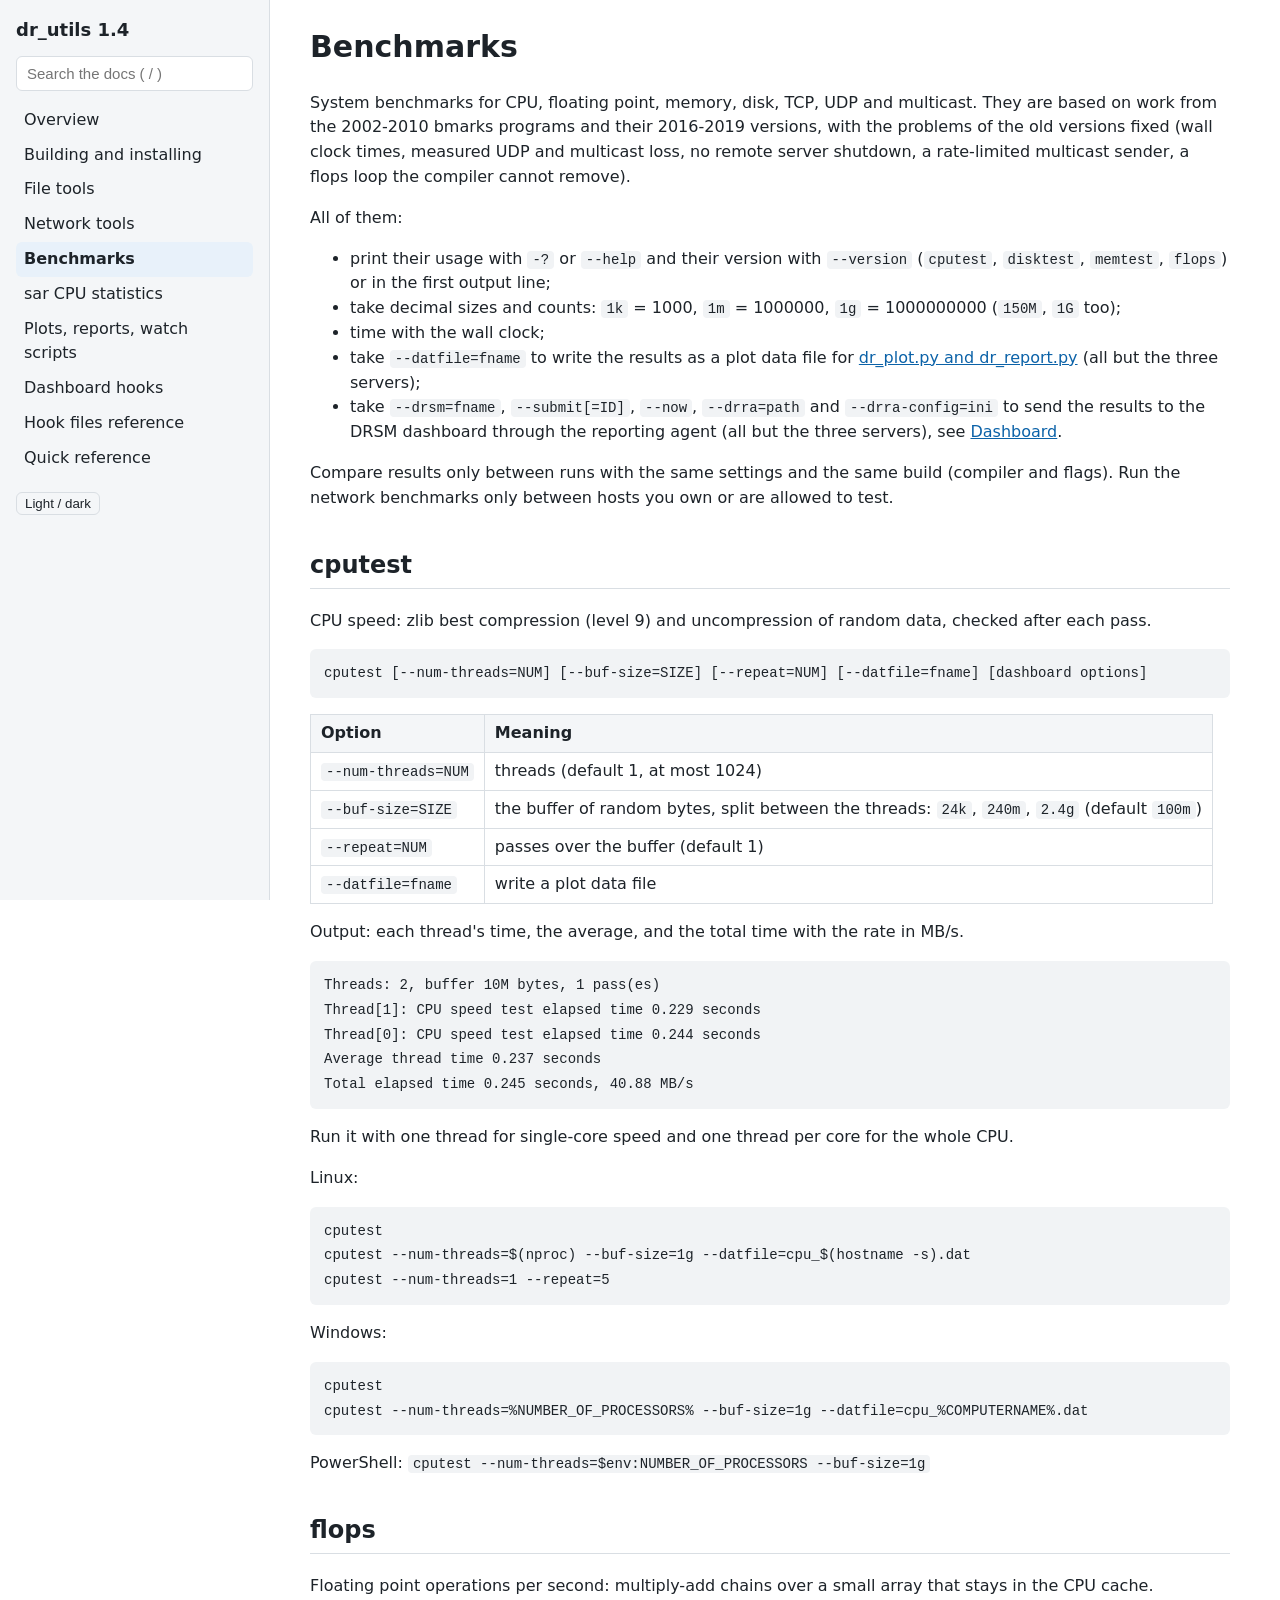
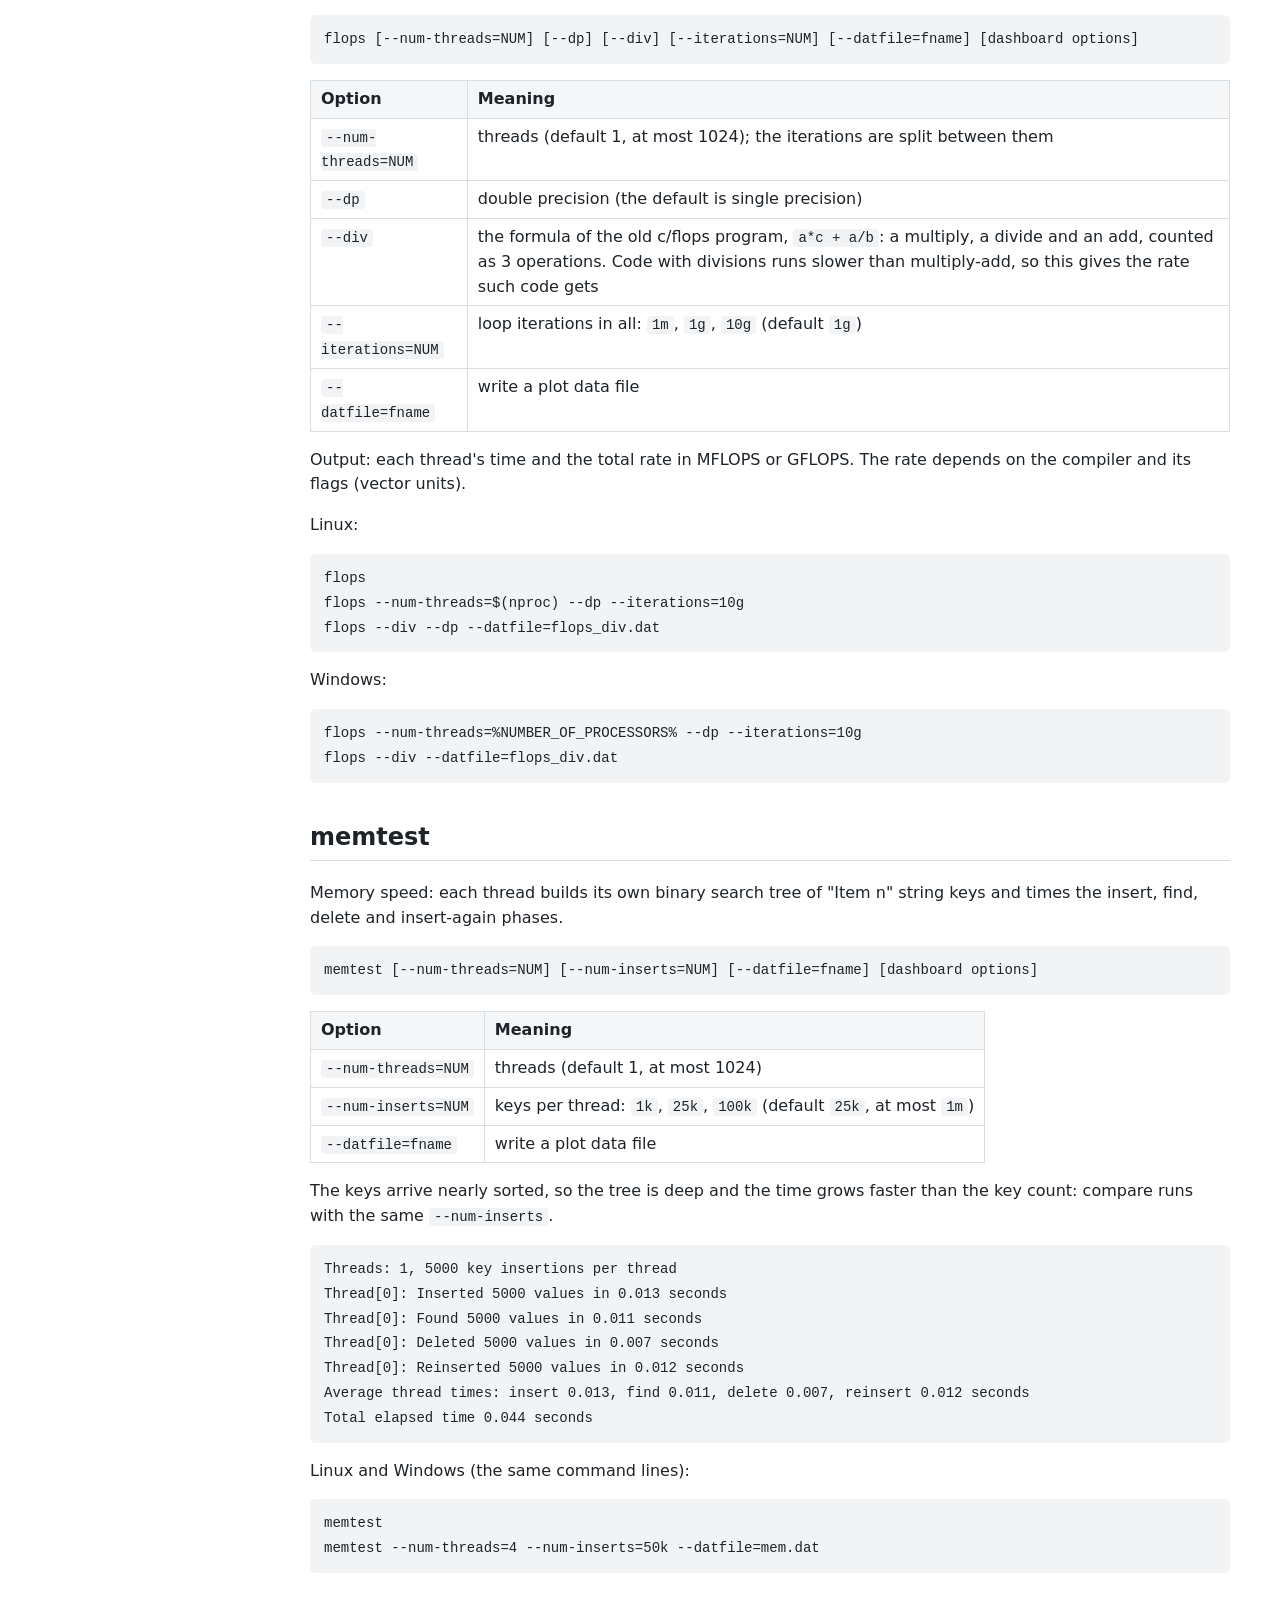
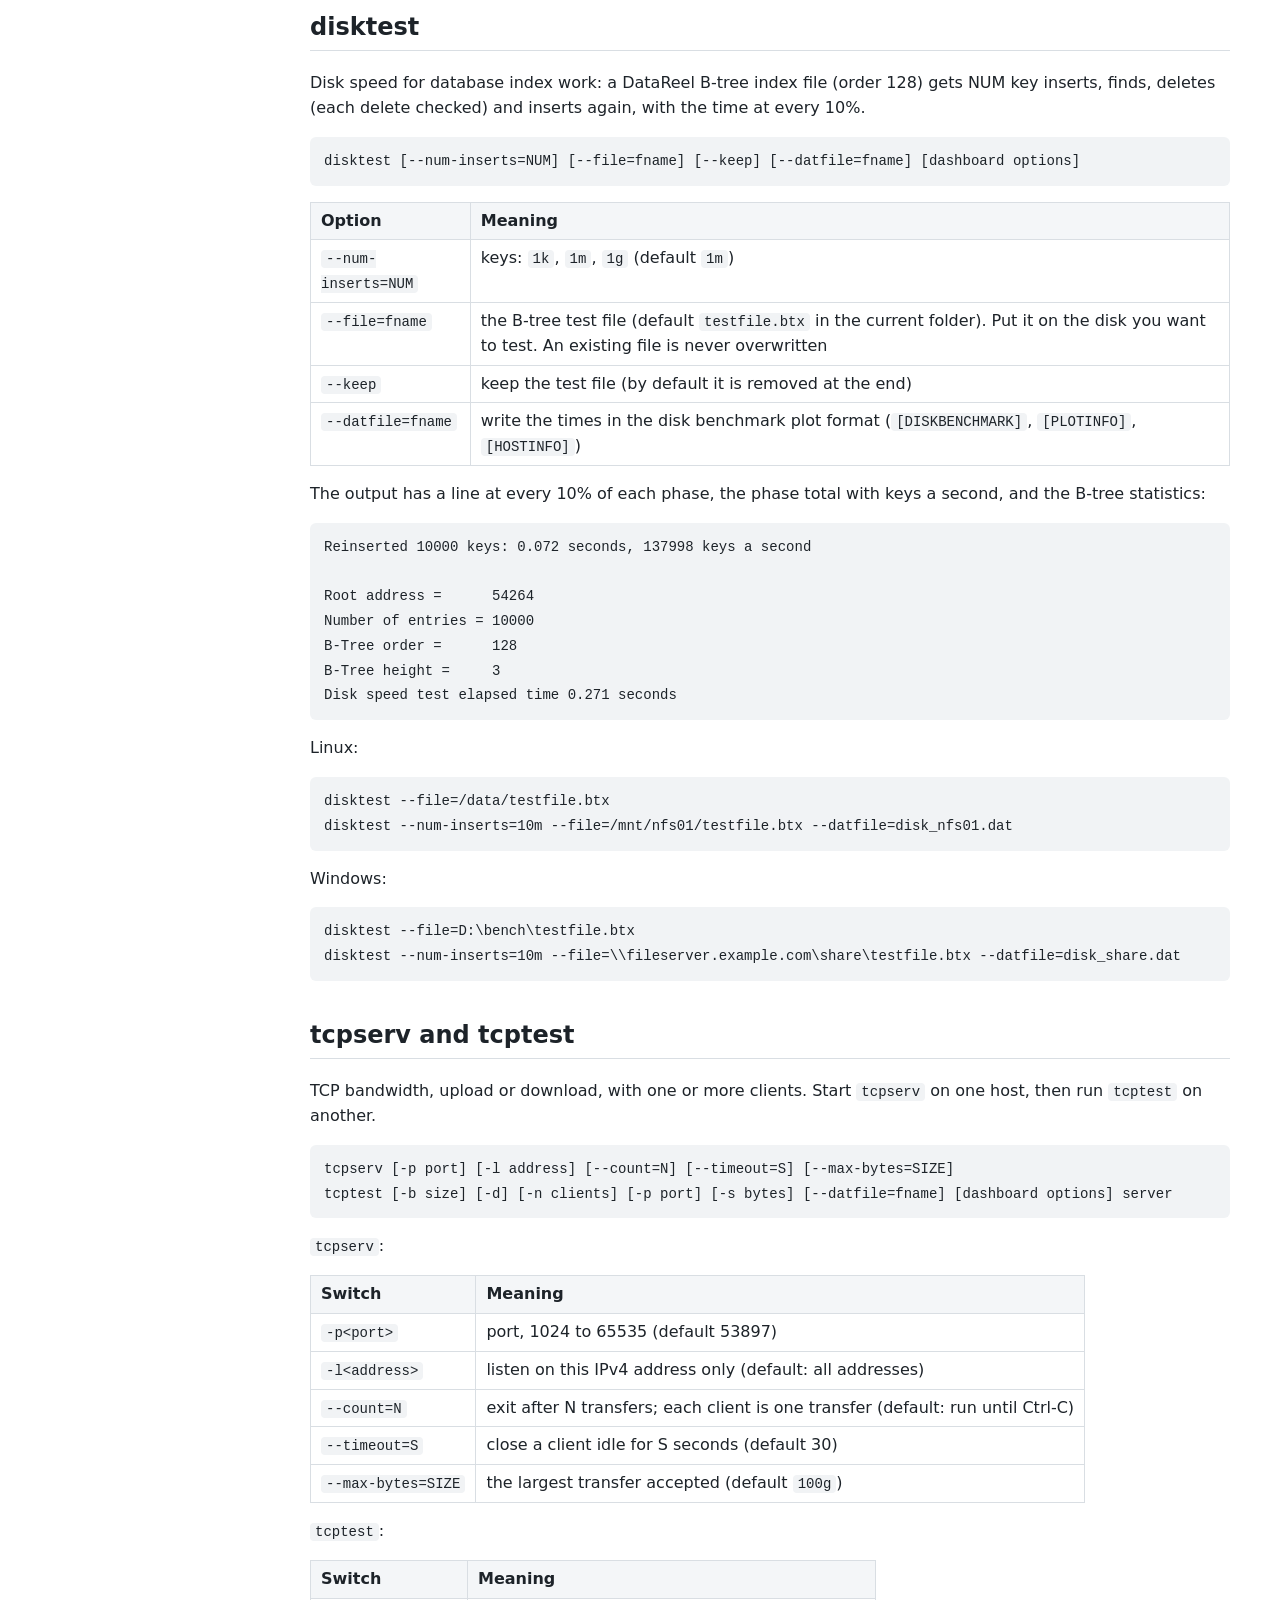
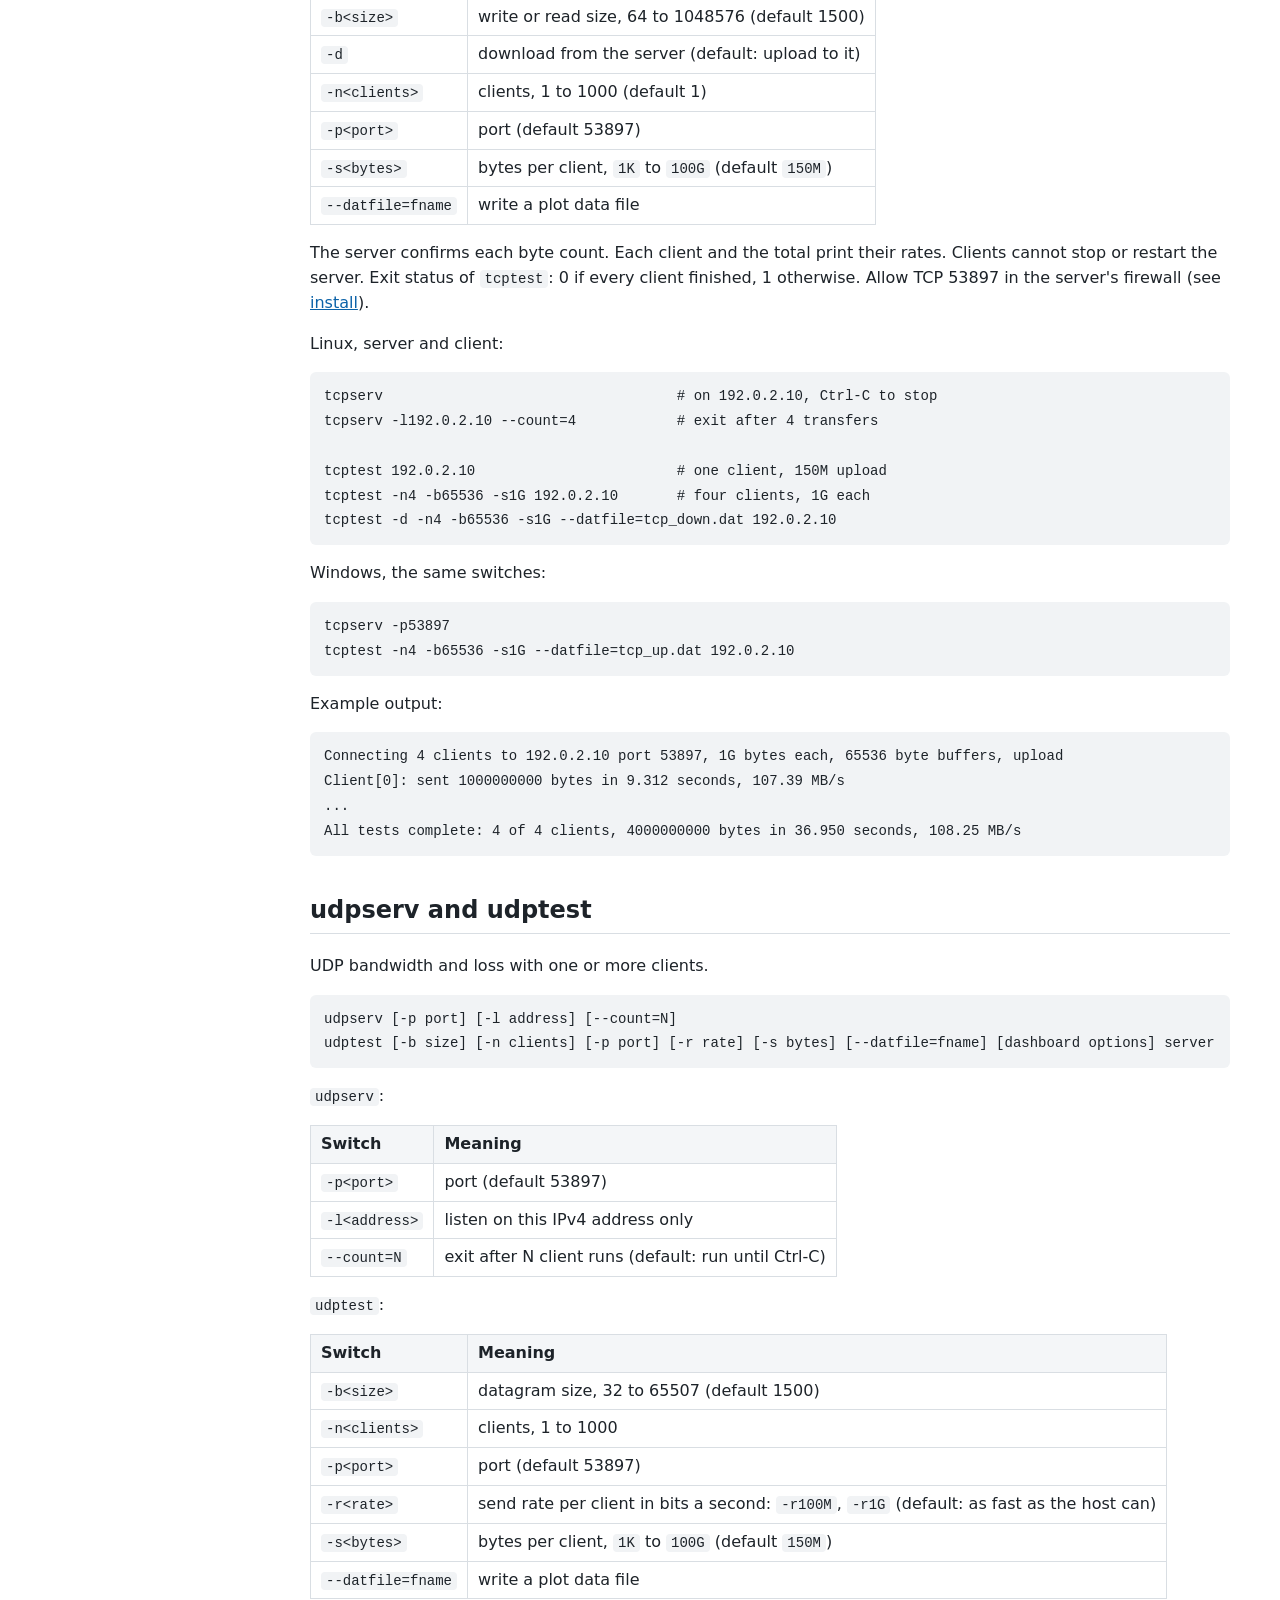
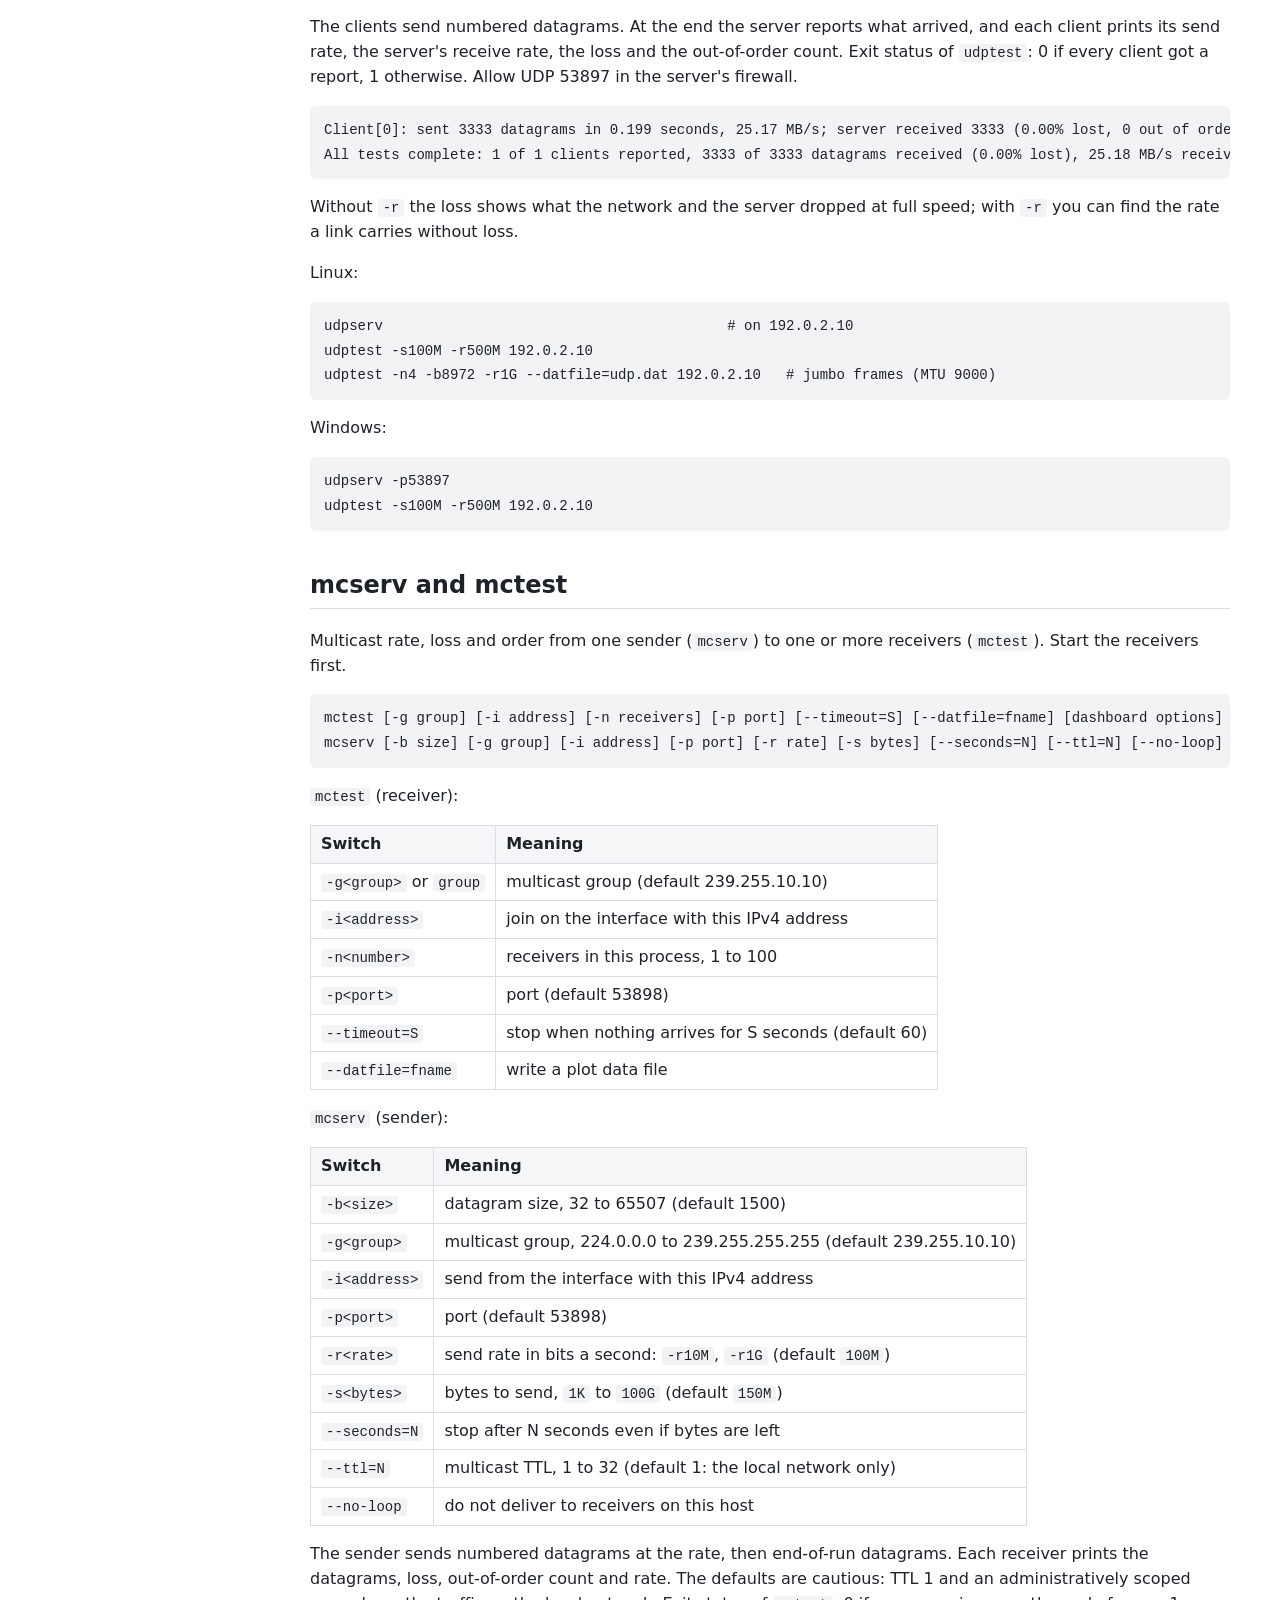
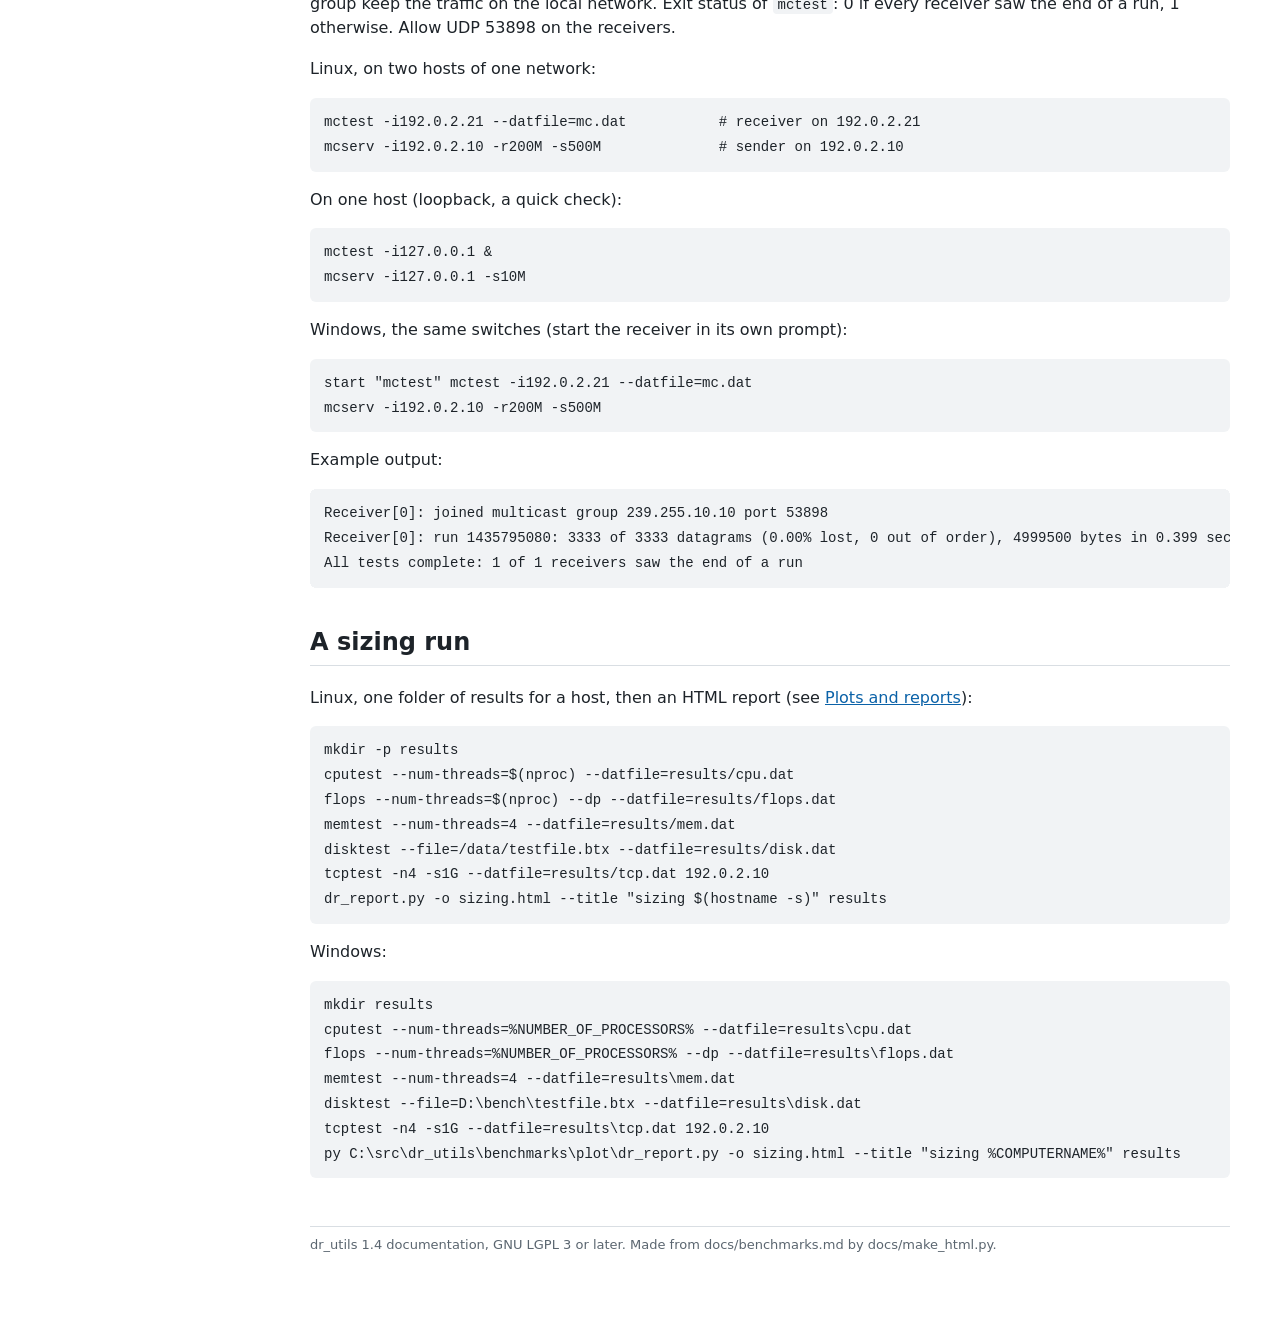
==== docs/html/benchmarks.html @ 07d80c39 "HTML documentation with offline search: docs/make_html.py builds docs/html The markdown pages stay t" ====
<!doctype html>
<html lang="en">
<head>
<meta charset="utf-8">
<meta name="viewport" content="width=device-width, initial-scale=1">
<title>Benchmarks - dr_utils 1.4</title>
<link rel="stylesheet" href="dr_utils.css">
</head>
<body>
<div class="wrap">
<nav>
<p class="title"><a href="index.html">dr_utils 1.4</a></p>
<input id="q" type="search" placeholder="Search the docs ( / )" aria-label="Search the docs">
<button id="menu-btn" type="button">Pages</button>
<ul>
<li><a href="index.html">Overview</a></li>
<li><a href="install.html">Building and installing</a></li>
<li><a href="file-tools.html">File tools</a></li>
<li><a href="network-tools.html">Network tools</a></li>
<li><a href="benchmarks.html" class="cur">Benchmarks</a></li>
<li><a href="sar-cpu-stats.html">sar CPU statistics</a></li>
<li><a href="plots-and-reports.html">Plots, reports, watch scripts</a></li>
<li><a href="dashboard-hooks.html">Dashboard hooks</a></li>
<li><a href="hooks.html">Hook files reference</a></li>
<li><a href="quick-reference.html">Quick reference</a></li>
</ul>
<div class="theme"><button id="theme-btn" type="button">Light / dark</button></div>
</nav>
<main>
<div id="results"></div>
<div id="content">
<h1 id="benchmarks">Benchmarks</h1>
<p>System benchmarks for CPU, floating point, memory, disk, TCP, UDP and multicast. They are based on work from the 2002-2010 bmarks programs and their 2016-2019 versions, with the problems of the old versions fixed (wall clock times, measured UDP and multicast loss, no remote server shutdown, a rate-limited multicast sender, a flops loop the compiler cannot remove).</p>
<p>All of them:</p>
<ul>
<li>print their usage with <code>-?</code> or <code>--help</code> and their version with <code>--version</code> (<code>cputest</code>, <code>disktest</code>, <code>memtest</code>, <code>flops</code>) or in the first output line;</li>
<li>take decimal sizes and counts: <code>1k</code> = 1000, <code>1m</code> = 1000000, <code>1g</code> = 1000000000 (<code>150M</code>, <code>1G</code> too);</li>
<li>time with the wall clock;</li>
<li>take <code>--datfile=fname</code> to write the results as a plot data file for <a href="plots-and-reports.html">dr_plot.py and dr_report.py</a> (all but the three servers);</li>
<li>take <code>--drsm=fname</code>, <code>--submit[=ID]</code>, <code>--now</code>, <code>--drra=path</code> and <code>--drra-config=ini</code> to send the results to the DRSM dashboard through the reporting agent (all but the three servers), see <a href="dashboard-hooks.html">Dashboard</a>.</li>
</ul>
<p>Compare results only between runs with the same settings and the same build (compiler and flags). Run the network benchmarks only between hosts you own or are allowed to test.</p>
<h2 id="cputest">cputest</h2>
<p>CPU speed: zlib best compression (level 9) and uncompression of random data, checked after each pass.</p>
<pre><code>cputest [--num-threads=NUM] [--buf-size=SIZE] [--repeat=NUM] [--datfile=fname] [dashboard options]
</code></pre>
<table>
<thead>
<tr>
<th>Option</th>
<th>Meaning</th>
</tr>
</thead>
<tbody>
<tr>
<td><code>--num-threads=NUM</code></td>
<td>threads (default 1, at most 1024)</td>
</tr>
<tr>
<td><code>--buf-size=SIZE</code></td>
<td>the buffer of random bytes, split between the threads: <code>24k</code>, <code>240m</code>, <code>2.4g</code> (default <code>100m</code>)</td>
</tr>
<tr>
<td><code>--repeat=NUM</code></td>
<td>passes over the buffer (default 1)</td>
</tr>
<tr>
<td><code>--datfile=fname</code></td>
<td>write a plot data file</td>
</tr>
</tbody>
</table>
<p>Output: each thread's time, the average, and the total time with the rate in MB/s.</p>
<pre><code>Threads: 2, buffer 10M bytes, 1 pass(es)
Thread[1]: CPU speed test elapsed time 0.229 seconds
Thread[0]: CPU speed test elapsed time 0.244 seconds
Average thread time 0.237 seconds
Total elapsed time 0.245 seconds, 40.88 MB/s
</code></pre>
<p>Run it with one thread for single-core speed and one thread per core for the whole CPU.</p>
<p>Linux:</p>
<pre><code>cputest
cputest --num-threads=$(nproc) --buf-size=1g --datfile=cpu_$(hostname -s).dat
cputest --num-threads=1 --repeat=5
</code></pre>
<p>Windows:</p>
<pre><code>cputest
cputest --num-threads=%NUMBER_OF_PROCESSORS% --buf-size=1g --datfile=cpu_%COMPUTERNAME%.dat
</code></pre>
<p>PowerShell: <code>cputest --num-threads=$env:NUMBER_OF_PROCESSORS --buf-size=1g</code></p>
<h2 id="flops">flops</h2>
<p>Floating point operations per second: multiply-add chains over a small array that stays in the CPU cache.</p>
<pre><code>flops [--num-threads=NUM] [--dp] [--div] [--iterations=NUM] [--datfile=fname] [dashboard options]
</code></pre>
<table>
<thead>
<tr>
<th>Option</th>
<th>Meaning</th>
</tr>
</thead>
<tbody>
<tr>
<td><code>--num-threads=NUM</code></td>
<td>threads (default 1, at most 1024); the iterations are split between them</td>
</tr>
<tr>
<td><code>--dp</code></td>
<td>double precision (the default is single precision)</td>
</tr>
<tr>
<td><code>--div</code></td>
<td>the formula of the old c/flops program, <code>a*c + a/b</code>: a multiply, a divide and an add, counted as 3 operations. Code with divisions runs slower than multiply-add, so this gives the rate such code gets</td>
</tr>
<tr>
<td><code>--iterations=NUM</code></td>
<td>loop iterations in all: <code>1m</code>, <code>1g</code>, <code>10g</code> (default <code>1g</code>)</td>
</tr>
<tr>
<td><code>--datfile=fname</code></td>
<td>write a plot data file</td>
</tr>
</tbody>
</table>
<p>Output: each thread's time and the total rate in MFLOPS or GFLOPS. The rate depends on the compiler and its flags (vector units).</p>
<p>Linux:</p>
<pre><code>flops
flops --num-threads=$(nproc) --dp --iterations=10g
flops --div --dp --datfile=flops_div.dat
</code></pre>
<p>Windows:</p>
<pre><code>flops --num-threads=%NUMBER_OF_PROCESSORS% --dp --iterations=10g
flops --div --datfile=flops_div.dat
</code></pre>
<h2 id="memtest">memtest</h2>
<p>Memory speed: each thread builds its own binary search tree of "Item n" string keys and times the insert, find, delete and insert-again phases.</p>
<pre><code>memtest [--num-threads=NUM] [--num-inserts=NUM] [--datfile=fname] [dashboard options]
</code></pre>
<table>
<thead>
<tr>
<th>Option</th>
<th>Meaning</th>
</tr>
</thead>
<tbody>
<tr>
<td><code>--num-threads=NUM</code></td>
<td>threads (default 1, at most 1024)</td>
</tr>
<tr>
<td><code>--num-inserts=NUM</code></td>
<td>keys per thread: <code>1k</code>, <code>25k</code>, <code>100k</code> (default <code>25k</code>, at most <code>1m</code>)</td>
</tr>
<tr>
<td><code>--datfile=fname</code></td>
<td>write a plot data file</td>
</tr>
</tbody>
</table>
<p>The keys arrive nearly sorted, so the tree is deep and the time grows faster than the key count: compare runs with the same <code>--num-inserts</code>.</p>
<pre><code>Threads: 1, 5000 key insertions per thread
Thread[0]: Inserted 5000 values in 0.013 seconds
Thread[0]: Found 5000 values in 0.011 seconds
Thread[0]: Deleted 5000 values in 0.007 seconds
Thread[0]: Reinserted 5000 values in 0.012 seconds
Average thread times: insert 0.013, find 0.011, delete 0.007, reinsert 0.012 seconds
Total elapsed time 0.044 seconds
</code></pre>
<p>Linux and Windows (the same command lines):</p>
<pre><code>memtest
memtest --num-threads=4 --num-inserts=50k --datfile=mem.dat
</code></pre>
<h2 id="disktest">disktest</h2>
<p>Disk speed for database index work: a DataReel B-tree index file (order 128) gets NUM key inserts, finds, deletes (each delete checked) and inserts again, with the time at every 10%.</p>
<pre><code>disktest [--num-inserts=NUM] [--file=fname] [--keep] [--datfile=fname] [dashboard options]
</code></pre>
<table>
<thead>
<tr>
<th>Option</th>
<th>Meaning</th>
</tr>
</thead>
<tbody>
<tr>
<td><code>--num-inserts=NUM</code></td>
<td>keys: <code>1k</code>, <code>1m</code>, <code>1g</code> (default <code>1m</code>)</td>
</tr>
<tr>
<td><code>--file=fname</code></td>
<td>the B-tree test file (default <code>testfile.btx</code> in the current folder). Put it on the disk you want to test. An existing file is never overwritten</td>
</tr>
<tr>
<td><code>--keep</code></td>
<td>keep the test file (by default it is removed at the end)</td>
</tr>
<tr>
<td><code>--datfile=fname</code></td>
<td>write the times in the disk benchmark plot format (<code>[DISKBENCHMARK]</code>, <code>[PLOTINFO]</code>, <code>[HOSTINFO]</code>)</td>
</tr>
</tbody>
</table>
<p>The output has a line at every 10% of each phase, the phase total with keys a second, and the B-tree statistics:</p>
<pre><code>Reinserted 10000 keys: 0.072 seconds, 137998 keys a second

Root address =      54264
Number of entries = 10000
B-Tree order =      128
B-Tree height =     3
Disk speed test elapsed time 0.271 seconds
</code></pre>
<p>Linux:</p>
<pre><code>disktest --file=/data/testfile.btx
disktest --num-inserts=10m --file=/mnt/nfs01/testfile.btx --datfile=disk_nfs01.dat
</code></pre>
<p>Windows:</p>
<pre><code>disktest --file=D:\bench\testfile.btx
disktest --num-inserts=10m --file=\\fileserver.example.com\share\testfile.btx --datfile=disk_share.dat
</code></pre>
<h2 id="tcpserv-and-tcptest">tcpserv and tcptest</h2>
<p>TCP bandwidth, upload or download, with one or more clients. Start <code>tcpserv</code> on one host, then run <code>tcptest</code> on another.</p>
<pre><code>tcpserv [-p port] [-l address] [--count=N] [--timeout=S] [--max-bytes=SIZE]
tcptest [-b size] [-d] [-n clients] [-p port] [-s bytes] [--datfile=fname] [dashboard options] server
</code></pre>
<p><code>tcpserv</code>:</p>
<table>
<thead>
<tr>
<th>Switch</th>
<th>Meaning</th>
</tr>
</thead>
<tbody>
<tr>
<td><code>-p&lt;port&gt;</code></td>
<td>port, 1024 to 65535 (default 53897)</td>
</tr>
<tr>
<td><code>-l&lt;address&gt;</code></td>
<td>listen on this IPv4 address only (default: all addresses)</td>
</tr>
<tr>
<td><code>--count=N</code></td>
<td>exit after N transfers; each client is one transfer (default: run until Ctrl-C)</td>
</tr>
<tr>
<td><code>--timeout=S</code></td>
<td>close a client idle for S seconds (default 30)</td>
</tr>
<tr>
<td><code>--max-bytes=SIZE</code></td>
<td>the largest transfer accepted (default <code>100g</code>)</td>
</tr>
</tbody>
</table>
<p><code>tcptest</code>:</p>
<table>
<thead>
<tr>
<th>Switch</th>
<th>Meaning</th>
</tr>
</thead>
<tbody>
<tr>
<td><code>-b&lt;size&gt;</code></td>
<td>write or read size, 64 to 1048576 (default 1500)</td>
</tr>
<tr>
<td><code>-d</code></td>
<td>download from the server (default: upload to it)</td>
</tr>
<tr>
<td><code>-n&lt;clients&gt;</code></td>
<td>clients, 1 to 1000 (default 1)</td>
</tr>
<tr>
<td><code>-p&lt;port&gt;</code></td>
<td>port (default 53897)</td>
</tr>
<tr>
<td><code>-s&lt;bytes&gt;</code></td>
<td>bytes per client, <code>1K</code> to <code>100G</code> (default <code>150M</code>)</td>
</tr>
<tr>
<td><code>--datfile=fname</code></td>
<td>write a plot data file</td>
</tr>
</tbody>
</table>
<p>The server confirms each byte count. Each client and the total print their rates. Clients cannot stop or restart the server. Exit status of <code>tcptest</code>: 0 if every client finished, 1 otherwise. Allow TCP 53897 in the server's firewall (see <a href="install.html#firewall-ports-for-the-network-benchmarks">install</a>).</p>
<p>Linux, server and client:</p>
<pre><code>tcpserv                                   # on 192.0.2.10, Ctrl-C to stop
tcpserv -l192.0.2.10 --count=4            # exit after 4 transfers

tcptest 192.0.2.10                        # one client, 150M upload
tcptest -n4 -b65536 -s1G 192.0.2.10       # four clients, 1G each
tcptest -d -n4 -b65536 -s1G --datfile=tcp_down.dat 192.0.2.10
</code></pre>
<p>Windows, the same switches:</p>
<pre><code>tcpserv -p53897
tcptest -n4 -b65536 -s1G --datfile=tcp_up.dat 192.0.2.10
</code></pre>
<p>Example output:</p>
<pre><code>Connecting 4 clients to 192.0.2.10 port 53897, 1G bytes each, 65536 byte buffers, upload
Client[0]: sent 1000000000 bytes in 9.312 seconds, 107.39 MB/s
...
All tests complete: 4 of 4 clients, 4000000000 bytes in 36.950 seconds, 108.25 MB/s
</code></pre>
<h2 id="udpserv-and-udptest">udpserv and udptest</h2>
<p>UDP bandwidth and loss with one or more clients.</p>
<pre><code>udpserv [-p port] [-l address] [--count=N]
udptest [-b size] [-n clients] [-p port] [-r rate] [-s bytes] [--datfile=fname] [dashboard options] server
</code></pre>
<p><code>udpserv</code>:</p>
<table>
<thead>
<tr>
<th>Switch</th>
<th>Meaning</th>
</tr>
</thead>
<tbody>
<tr>
<td><code>-p&lt;port&gt;</code></td>
<td>port (default 53897)</td>
</tr>
<tr>
<td><code>-l&lt;address&gt;</code></td>
<td>listen on this IPv4 address only</td>
</tr>
<tr>
<td><code>--count=N</code></td>
<td>exit after N client runs (default: run until Ctrl-C)</td>
</tr>
</tbody>
</table>
<p><code>udptest</code>:</p>
<table>
<thead>
<tr>
<th>Switch</th>
<th>Meaning</th>
</tr>
</thead>
<tbody>
<tr>
<td><code>-b&lt;size&gt;</code></td>
<td>datagram size, 32 to 65507 (default 1500)</td>
</tr>
<tr>
<td><code>-n&lt;clients&gt;</code></td>
<td>clients, 1 to 1000</td>
</tr>
<tr>
<td><code>-p&lt;port&gt;</code></td>
<td>port (default 53897)</td>
</tr>
<tr>
<td><code>-r&lt;rate&gt;</code></td>
<td>send rate per client in bits a second: <code>-r100M</code>, <code>-r1G</code> (default: as fast as the host can)</td>
</tr>
<tr>
<td><code>-s&lt;bytes&gt;</code></td>
<td>bytes per client, <code>1K</code> to <code>100G</code> (default <code>150M</code>)</td>
</tr>
<tr>
<td><code>--datfile=fname</code></td>
<td>write a plot data file</td>
</tr>
</tbody>
</table>
<p>The clients send numbered datagrams. At the end the server reports what arrived, and each client prints its send rate, the server's receive rate, the loss and the out-of-order count. Exit status of <code>udptest</code>: 0 if every client got a report, 1 otherwise. Allow UDP 53897 in the server's firewall.</p>
<pre><code>Client[0]: sent 3333 datagrams in 0.199 seconds, 25.17 MB/s; server received 3333 (0.00% lost, 0 out of order), 25.18 MB/s
All tests complete: 1 of 1 clients reported, 3333 of 3333 datagrams received (0.00% lost), 25.18 MB/s received
</code></pre>
<p>Without <code>-r</code> the loss shows what the network and the server dropped at full speed; with <code>-r</code> you can find the rate a link carries without loss.</p>
<p>Linux:</p>
<pre><code>udpserv                                         # on 192.0.2.10
udptest -s100M -r500M 192.0.2.10
udptest -n4 -b8972 -r1G --datfile=udp.dat 192.0.2.10   # jumbo frames (MTU 9000)
</code></pre>
<p>Windows:</p>
<pre><code>udpserv -p53897
udptest -s100M -r500M 192.0.2.10
</code></pre>
<h2 id="mcserv-and-mctest">mcserv and mctest</h2>
<p>Multicast rate, loss and order from one sender (<code>mcserv</code>) to one or more receivers (<code>mctest</code>). Start the receivers first.</p>
<pre><code>mctest [-g group] [-i address] [-n receivers] [-p port] [--timeout=S] [--datfile=fname] [dashboard options] [group]
mcserv [-b size] [-g group] [-i address] [-p port] [-r rate] [-s bytes] [--seconds=N] [--ttl=N] [--no-loop]
</code></pre>
<p><code>mctest</code> (receiver):</p>
<table>
<thead>
<tr>
<th>Switch</th>
<th>Meaning</th>
</tr>
</thead>
<tbody>
<tr>
<td><code>-g&lt;group&gt;</code> or <code>group</code></td>
<td>multicast group (default 239.255.10.10)</td>
</tr>
<tr>
<td><code>-i&lt;address&gt;</code></td>
<td>join on the interface with this IPv4 address</td>
</tr>
<tr>
<td><code>-n&lt;number&gt;</code></td>
<td>receivers in this process, 1 to 100</td>
</tr>
<tr>
<td><code>-p&lt;port&gt;</code></td>
<td>port (default 53898)</td>
</tr>
<tr>
<td><code>--timeout=S</code></td>
<td>stop when nothing arrives for S seconds (default 60)</td>
</tr>
<tr>
<td><code>--datfile=fname</code></td>
<td>write a plot data file</td>
</tr>
</tbody>
</table>
<p><code>mcserv</code> (sender):</p>
<table>
<thead>
<tr>
<th>Switch</th>
<th>Meaning</th>
</tr>
</thead>
<tbody>
<tr>
<td><code>-b&lt;size&gt;</code></td>
<td>datagram size, 32 to 65507 (default 1500)</td>
</tr>
<tr>
<td><code>-g&lt;group&gt;</code></td>
<td>multicast group, 224.0.0.0 to 239.255.255.255 (default 239.255.10.10)</td>
</tr>
<tr>
<td><code>-i&lt;address&gt;</code></td>
<td>send from the interface with this IPv4 address</td>
</tr>
<tr>
<td><code>-p&lt;port&gt;</code></td>
<td>port (default 53898)</td>
</tr>
<tr>
<td><code>-r&lt;rate&gt;</code></td>
<td>send rate in bits a second: <code>-r10M</code>, <code>-r1G</code> (default <code>100M</code>)</td>
</tr>
<tr>
<td><code>-s&lt;bytes&gt;</code></td>
<td>bytes to send, <code>1K</code> to <code>100G</code> (default <code>150M</code>)</td>
</tr>
<tr>
<td><code>--seconds=N</code></td>
<td>stop after N seconds even if bytes are left</td>
</tr>
<tr>
<td><code>--ttl=N</code></td>
<td>multicast TTL, 1 to 32 (default 1: the local network only)</td>
</tr>
<tr>
<td><code>--no-loop</code></td>
<td>do not deliver to receivers on this host</td>
</tr>
</tbody>
</table>
<p>The sender sends numbered datagrams at the rate, then end-of-run datagrams. Each receiver prints the datagrams, loss, out-of-order count and rate. The defaults are cautious: TTL 1 and an administratively scoped group keep the traffic on the local network. Exit status of <code>mctest</code>: 0 if every receiver saw the end of a run, 1 otherwise. Allow UDP 53898 on the receivers.</p>
<p>Linux, on two hosts of one network:</p>
<pre><code>mctest -i192.0.2.21 --datfile=mc.dat           # receiver on 192.0.2.21
mcserv -i192.0.2.10 -r200M -s500M              # sender on 192.0.2.10
</code></pre>
<p>On one host (loopback, a quick check):</p>
<pre><code>mctest -i127.0.0.1 &amp;
mcserv -i127.0.0.1 -s10M
</code></pre>
<p>Windows, the same switches (start the receiver in its own prompt):</p>
<pre><code>start &quot;mctest&quot; mctest -i192.0.2.21 --datfile=mc.dat
mcserv -i192.0.2.10 -r200M -s500M
</code></pre>
<p>Example output:</p>
<pre><code>Receiver[0]: joined multicast group 239.255.10.10 port 53898
Receiver[0]: run 1435795080: 3333 of 3333 datagrams (0.00% lost, 0 out of order), 4999500 bytes in 0.399 seconds, 12.52 MB/s
All tests complete: 1 of 1 receivers saw the end of a run
</code></pre>
<h2 id="a-sizing-run">A sizing run</h2>
<p>Linux, one folder of results for a host, then an HTML report (see <a href="plots-and-reports.html">Plots and reports</a>):</p>
<pre><code>mkdir -p results
cputest --num-threads=$(nproc) --datfile=results/cpu.dat
flops --num-threads=$(nproc) --dp --datfile=results/flops.dat
memtest --num-threads=4 --datfile=results/mem.dat
disktest --file=/data/testfile.btx --datfile=results/disk.dat
tcptest -n4 -s1G --datfile=results/tcp.dat 192.0.2.10
dr_report.py -o sizing.html --title &quot;sizing $(hostname -s)&quot; results
</code></pre>
<p>Windows:</p>
<pre><code>mkdir results
cputest --num-threads=%NUMBER_OF_PROCESSORS% --datfile=results\cpu.dat
flops --num-threads=%NUMBER_OF_PROCESSORS% --dp --datfile=results\flops.dat
memtest --num-threads=4 --datfile=results\mem.dat
disktest --file=D:\bench\testfile.btx --datfile=results\disk.dat
tcptest -n4 -s1G --datfile=results\tcp.dat 192.0.2.10
py C:\src\dr_utils\benchmarks\plot\dr_report.py -o sizing.html --title &quot;sizing %COMPUTERNAME%&quot; results
</code></pre>
<p class="foot">dr_utils 1.4 documentation, GNU LGPL 3 or later. Made from docs/benchmarks.md by docs/make_html.py.</p>
</div>
</main>
</div>
<script src="search_index.js"></script>
<script src="dr_utils.js"></script>
</body>
</html>
---- docs/html/dr_utils.css ----
:root{--bg:#ffffff;--fg:#1d2329;--muted:#5b6670;--line:#d9dee3;--side:#f4f6f8;
--code:#f1f3f5;--accent:#0b62a8;--mark:#ffe58a;--hit:#e8f1fa}
@media (prefers-color-scheme: dark){:root:not([data-theme="light"]){
--bg:#14181c;--fg:#dde3e8;--muted:#98a3ad;--line:#2c343b;--side:#1b2026;
--code:#1f262d;--accent:#6cb4f0;--mark:#6b5a12;--hit:#1e2e3d}}
:root[data-theme="dark"]{--bg:#14181c;--fg:#dde3e8;--muted:#98a3ad;--line:#2c343b;
--side:#1b2026;--code:#1f262d;--accent:#6cb4f0;--mark:#6b5a12;--hit:#1e2e3d}
*{box-sizing:border-box}
body{margin:0;background:var(--bg);color:var(--fg);
font:16px/1.55 system-ui,-apple-system,"Segoe UI",Roboto,sans-serif}
a{color:var(--accent)}
.wrap{display:flex;min-height:100vh}
nav{width:270px;flex:none;background:var(--side);border-right:1px solid var(--line);
padding:16px;position:sticky;top:0;height:100vh;overflow-y:auto}
nav .title{font-weight:700;font-size:18px;margin:0 0 12px}
nav .title a{color:var(--fg);text-decoration:none}
nav ul{list-style:none;padding:0;margin:12px 0 0}
nav li a{display:block;padding:5px 8px;border-radius:6px;color:var(--fg);text-decoration:none}
nav li a:hover{background:var(--hit)}
nav li a.cur{background:var(--hit);font-weight:600}
#q{width:100%;padding:8px 10px;border:1px solid var(--line);border-radius:6px;
background:var(--bg);color:var(--fg);font-size:15px}
main{flex:1;min-width:0;padding:24px 40px 64px;max-width:1000px}
#results{display:none}
#results .r{padding:10px 12px;border:1px solid var(--line);border-radius:8px;margin:0 0 10px}
#results .r a{font-weight:600}
#results .where{color:var(--muted);font-size:13px}
#results .snip{font-size:14px;margin-top:4px}
mark{background:var(--mark);color:inherit}
h1{font-size:30px;margin-top:0}
h2{border-bottom:1px solid var(--line);padding-bottom:4px;margin-top:36px}
code{background:var(--code);padding:1px 5px;border-radius:4px;
font:14px/1.45 ui-monospace,SFMono-Regular,Consolas,"Liberation Mono",monospace}
pre{background:var(--code);padding:12px 14px;border-radius:6px;overflow-x:auto}
pre code{padding:0;background:none}
table{border-collapse:collapse;margin:12px 0;display:block;overflow-x:auto}
th,td{border:1px solid var(--line);padding:6px 10px;text-align:left;vertical-align:top}
th{background:var(--side)}
.foot{color:var(--muted);font-size:13px;margin-top:48px;border-top:1px solid var(--line);padding-top:8px}
.theme{margin-top:16px;font-size:13px}
.theme button{background:none;border:1px solid var(--line);color:var(--fg);
border-radius:6px;padding:3px 8px;cursor:pointer}
#menu-btn{display:none}
@media (max-width:820px){
.wrap{display:block}
nav{width:auto;height:auto;position:static;border-right:0;border-bottom:1px solid var(--line)}
nav ul{display:none}nav.open ul{display:block}
#menu-btn{display:inline-block;margin-top:8px;background:none;border:1px solid var(--line);
color:var(--fg);border-radius:6px;padding:4px 10px}
main{padding:16px}}
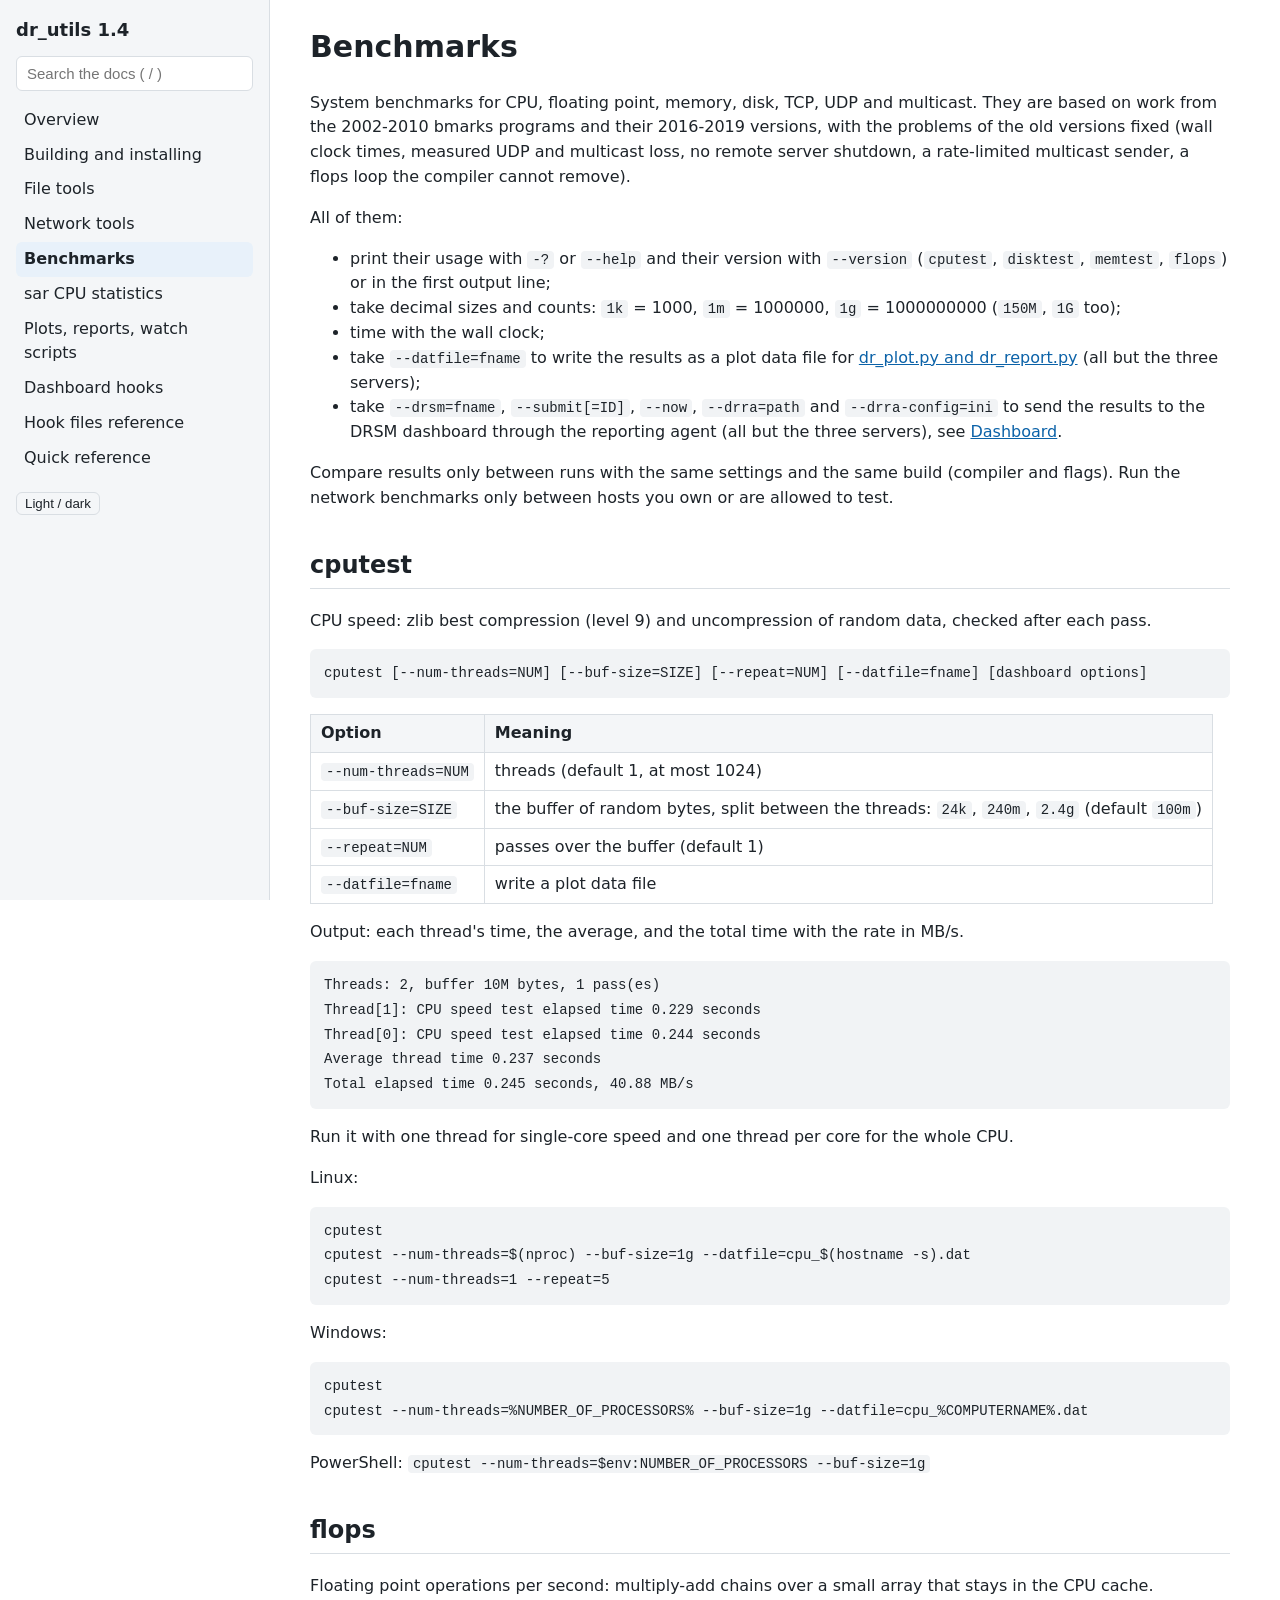
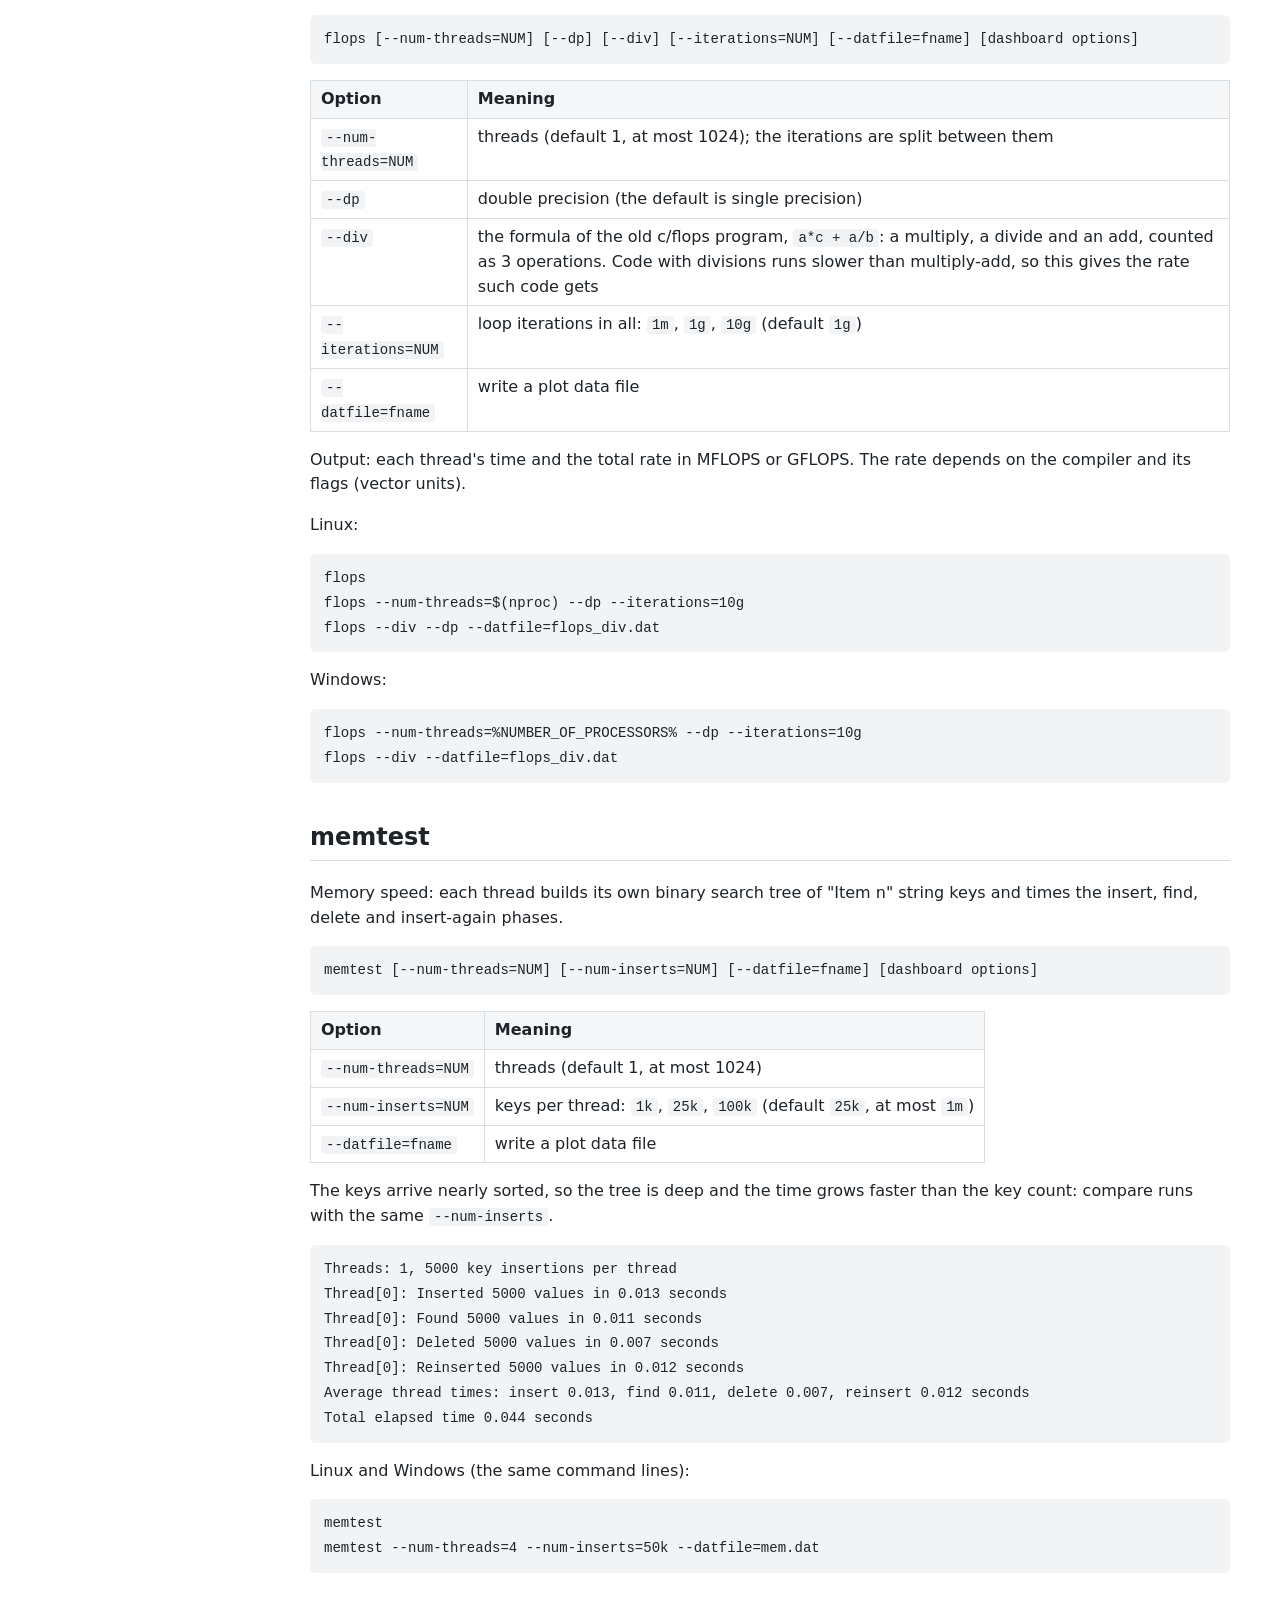
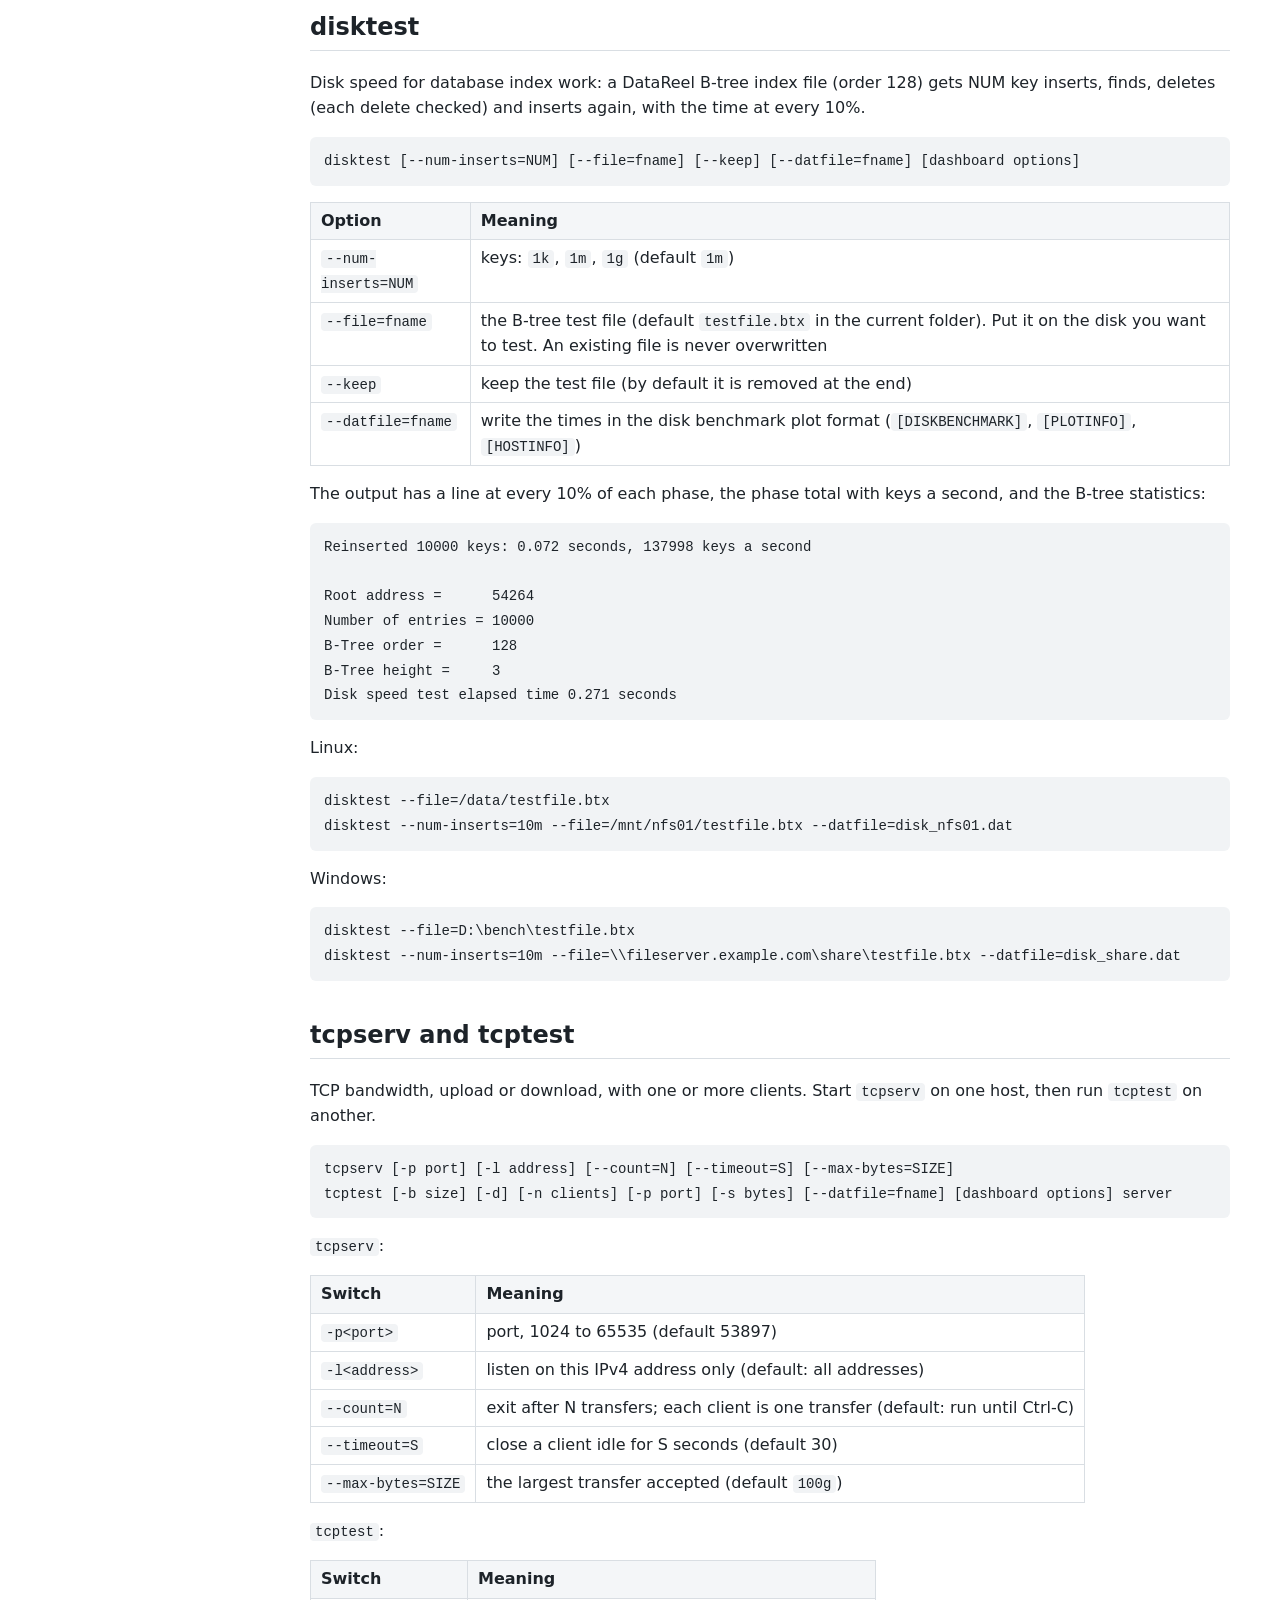
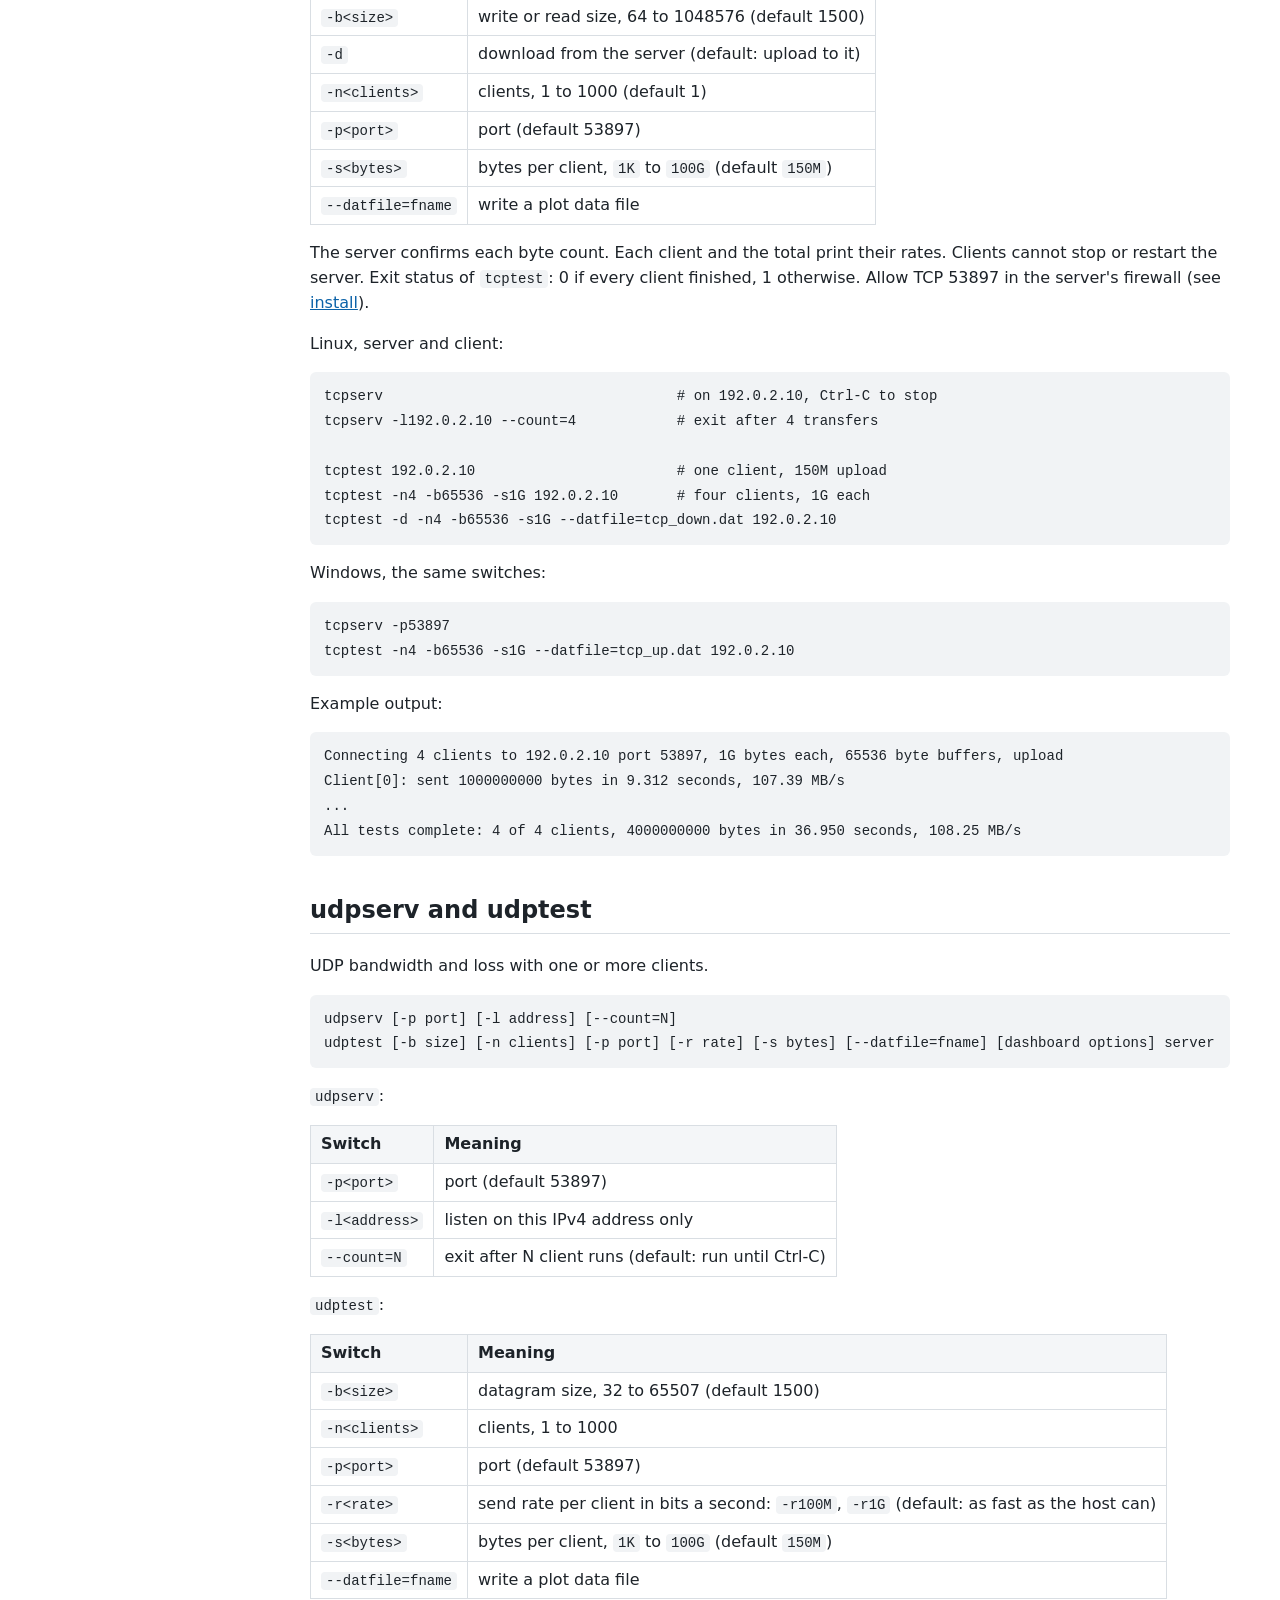
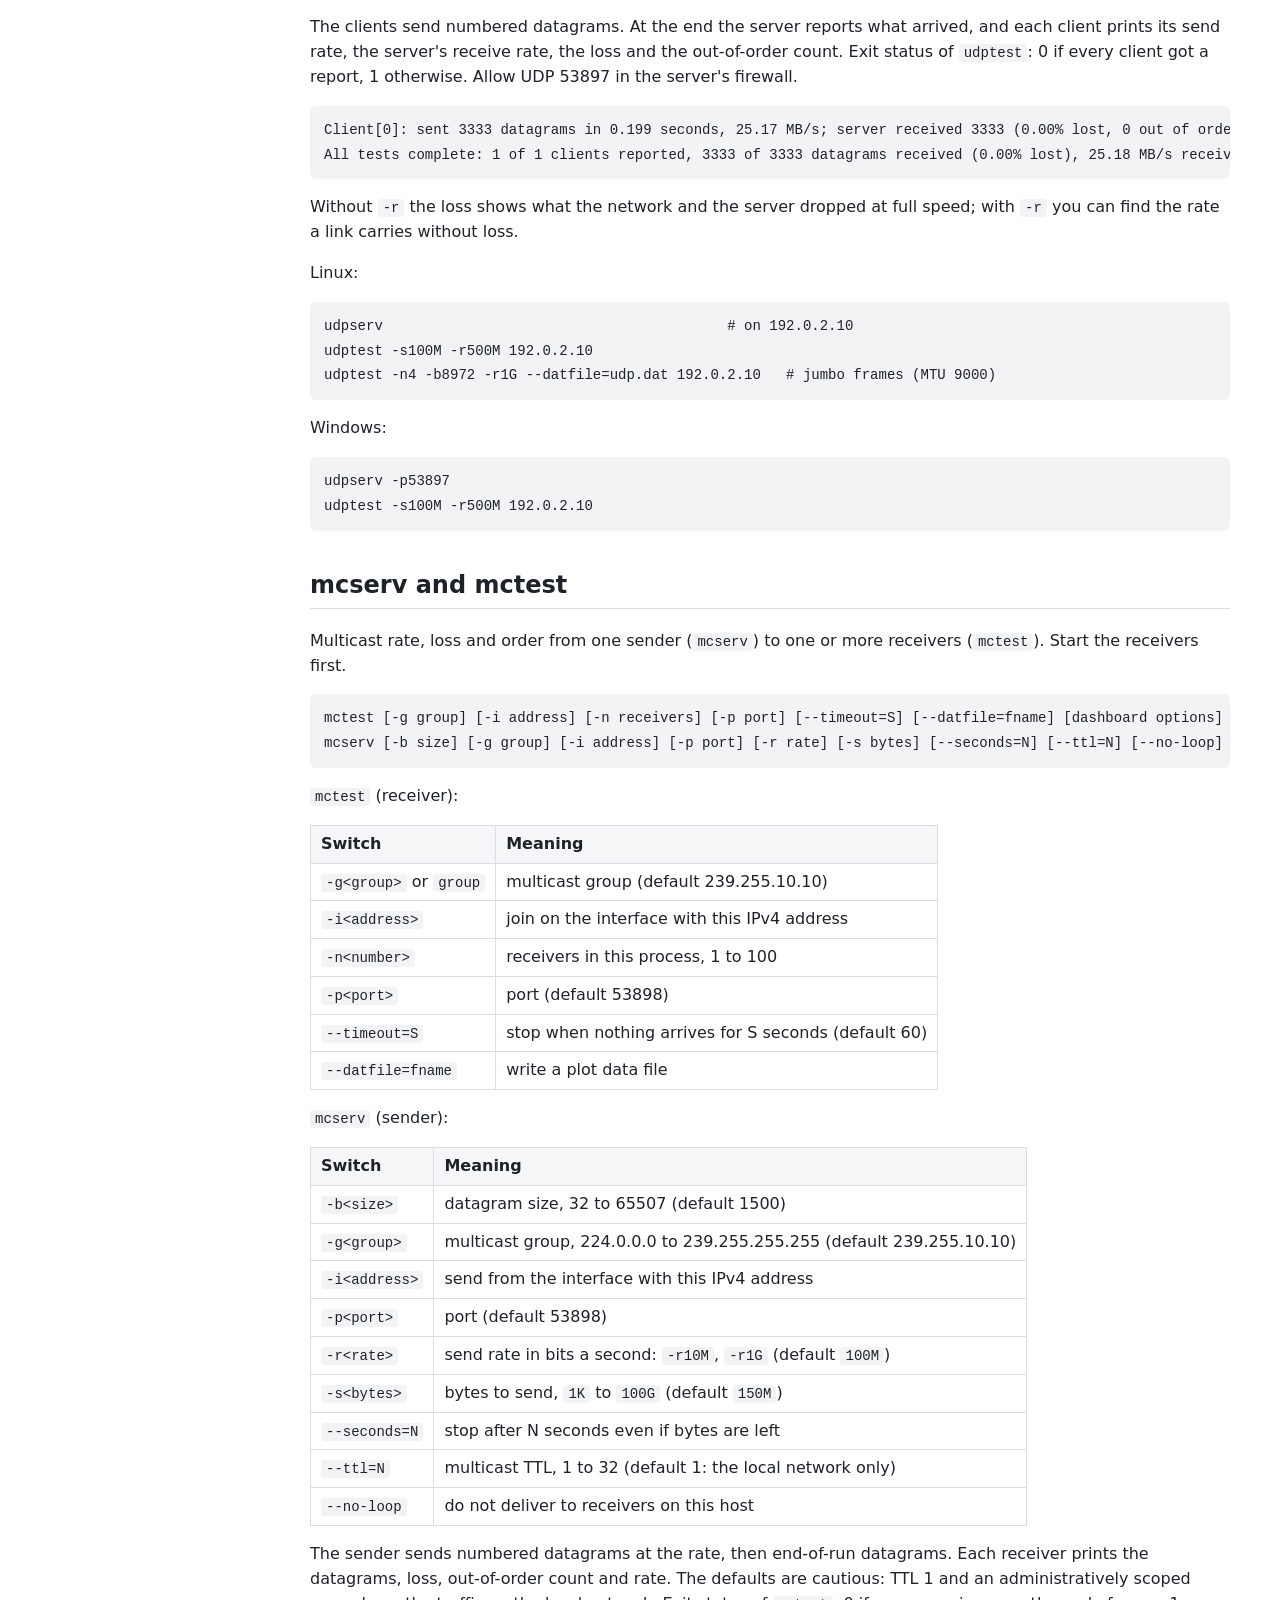
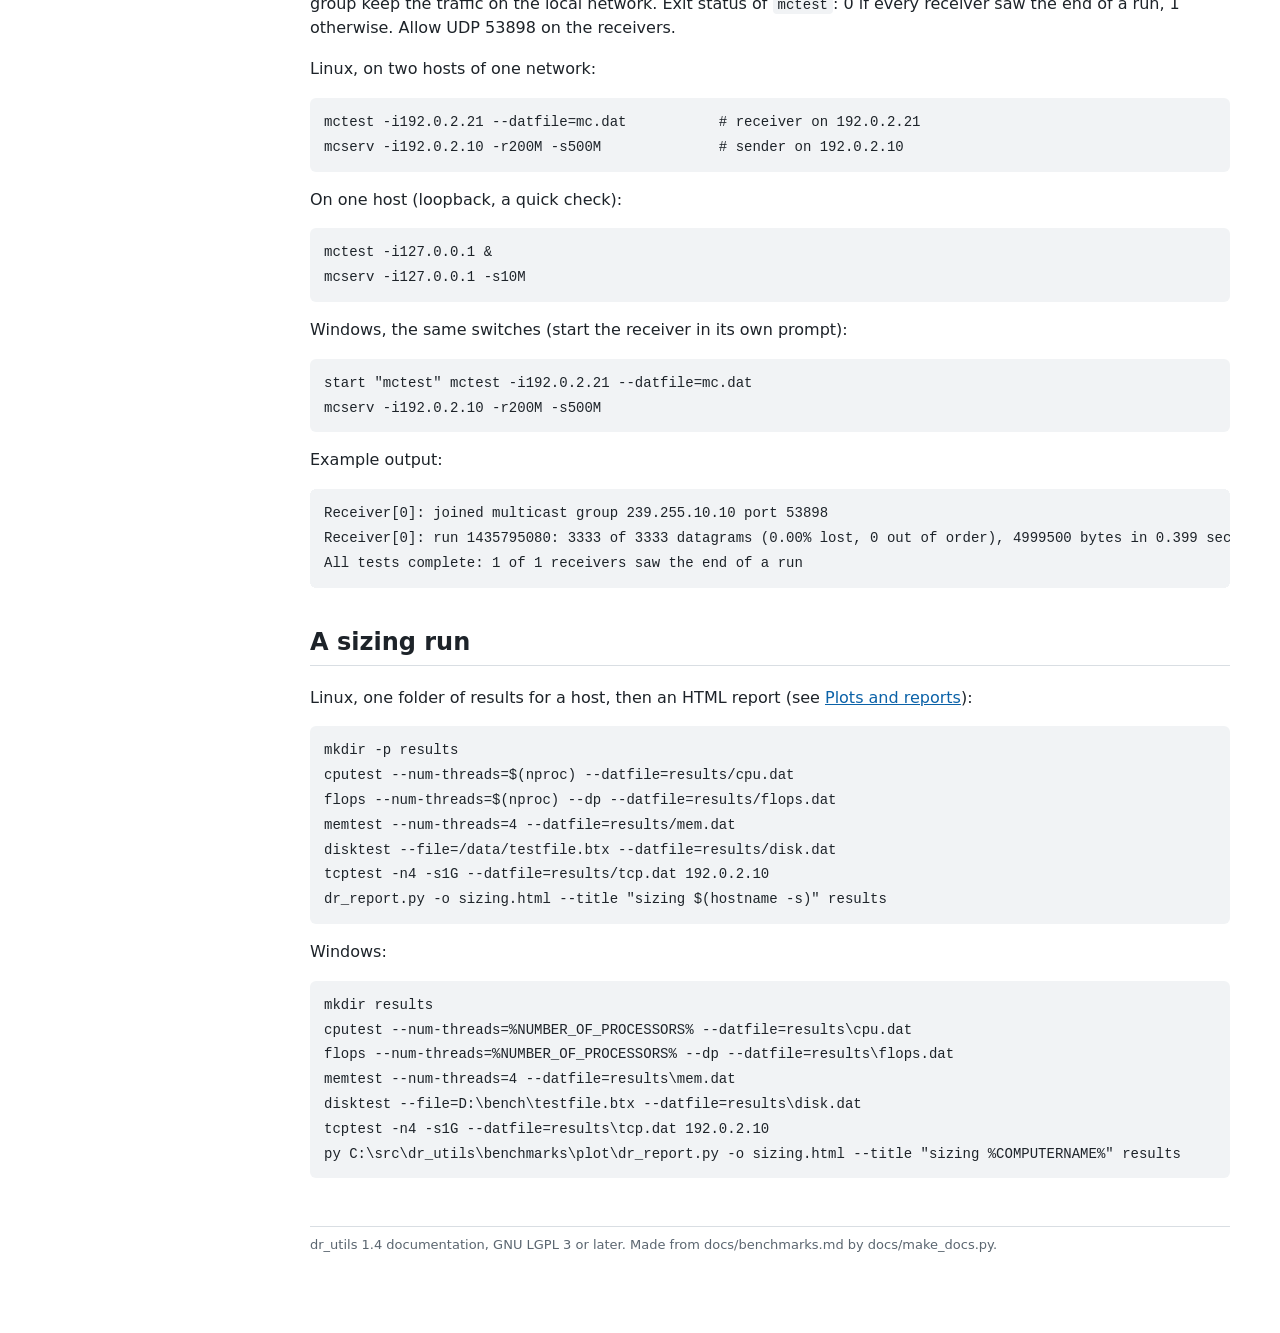
==== commit 78f99155: "README.md in each program folder; docs/make_docs.py replaces make_html.py docs/make_docs.py builds d" ====
--- a/docs/html/benchmarks.html
+++ b/docs/html/benchmarks.html
@@ -509,7 +509,7 @@
 tcptest -n4 -s1G --datfile=results\tcp.dat 192.0.2.10
 py C:\src\dr_utils\benchmarks\plot\dr_report.py -o sizing.html --title &quot;sizing %COMPUTERNAME%&quot; results
 </code></pre>
-<p class="foot">dr_utils 1.4 documentation, GNU LGPL 3 or later. Made from docs/benchmarks.md by docs/make_html.py.</p>
+<p class="foot">dr_utils 1.4 documentation, GNU LGPL 3 or later. Made from docs/benchmarks.md by docs/make_docs.py.</p>
 </div>
 </main>
 </div>
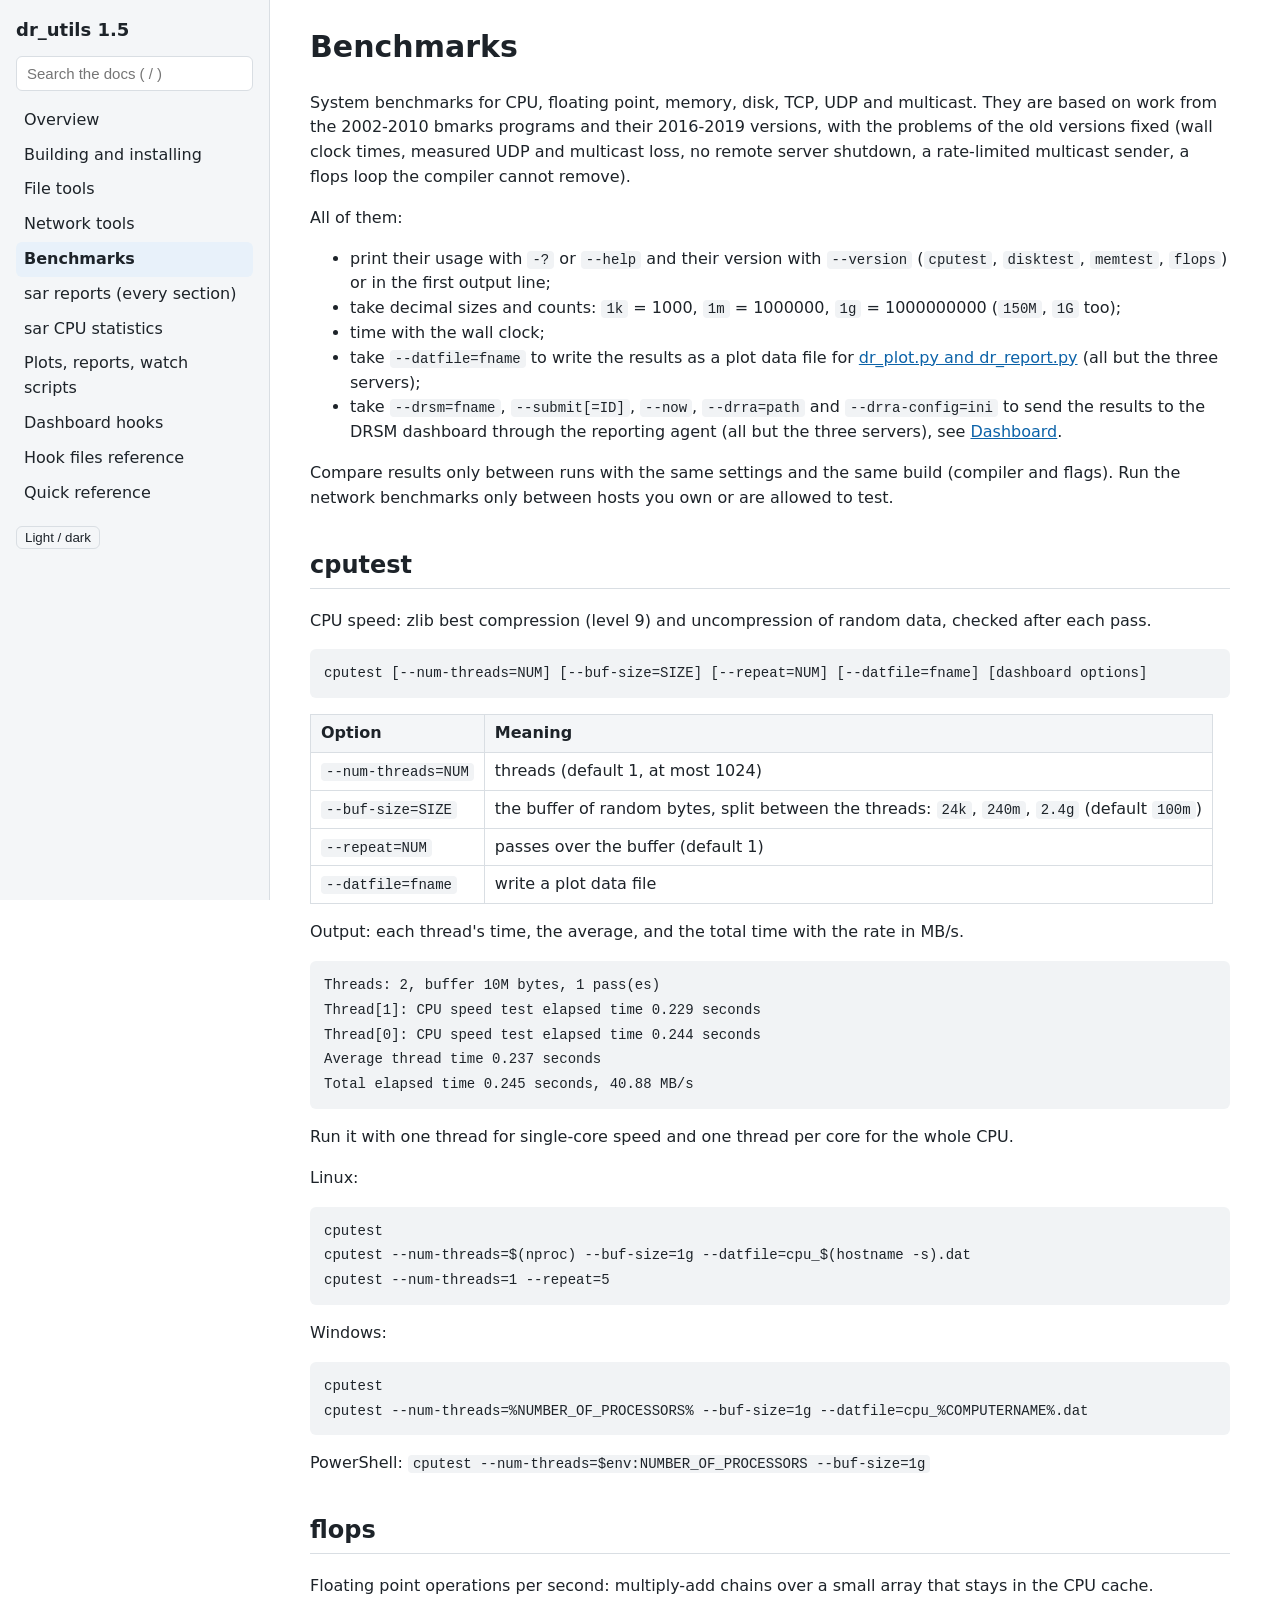
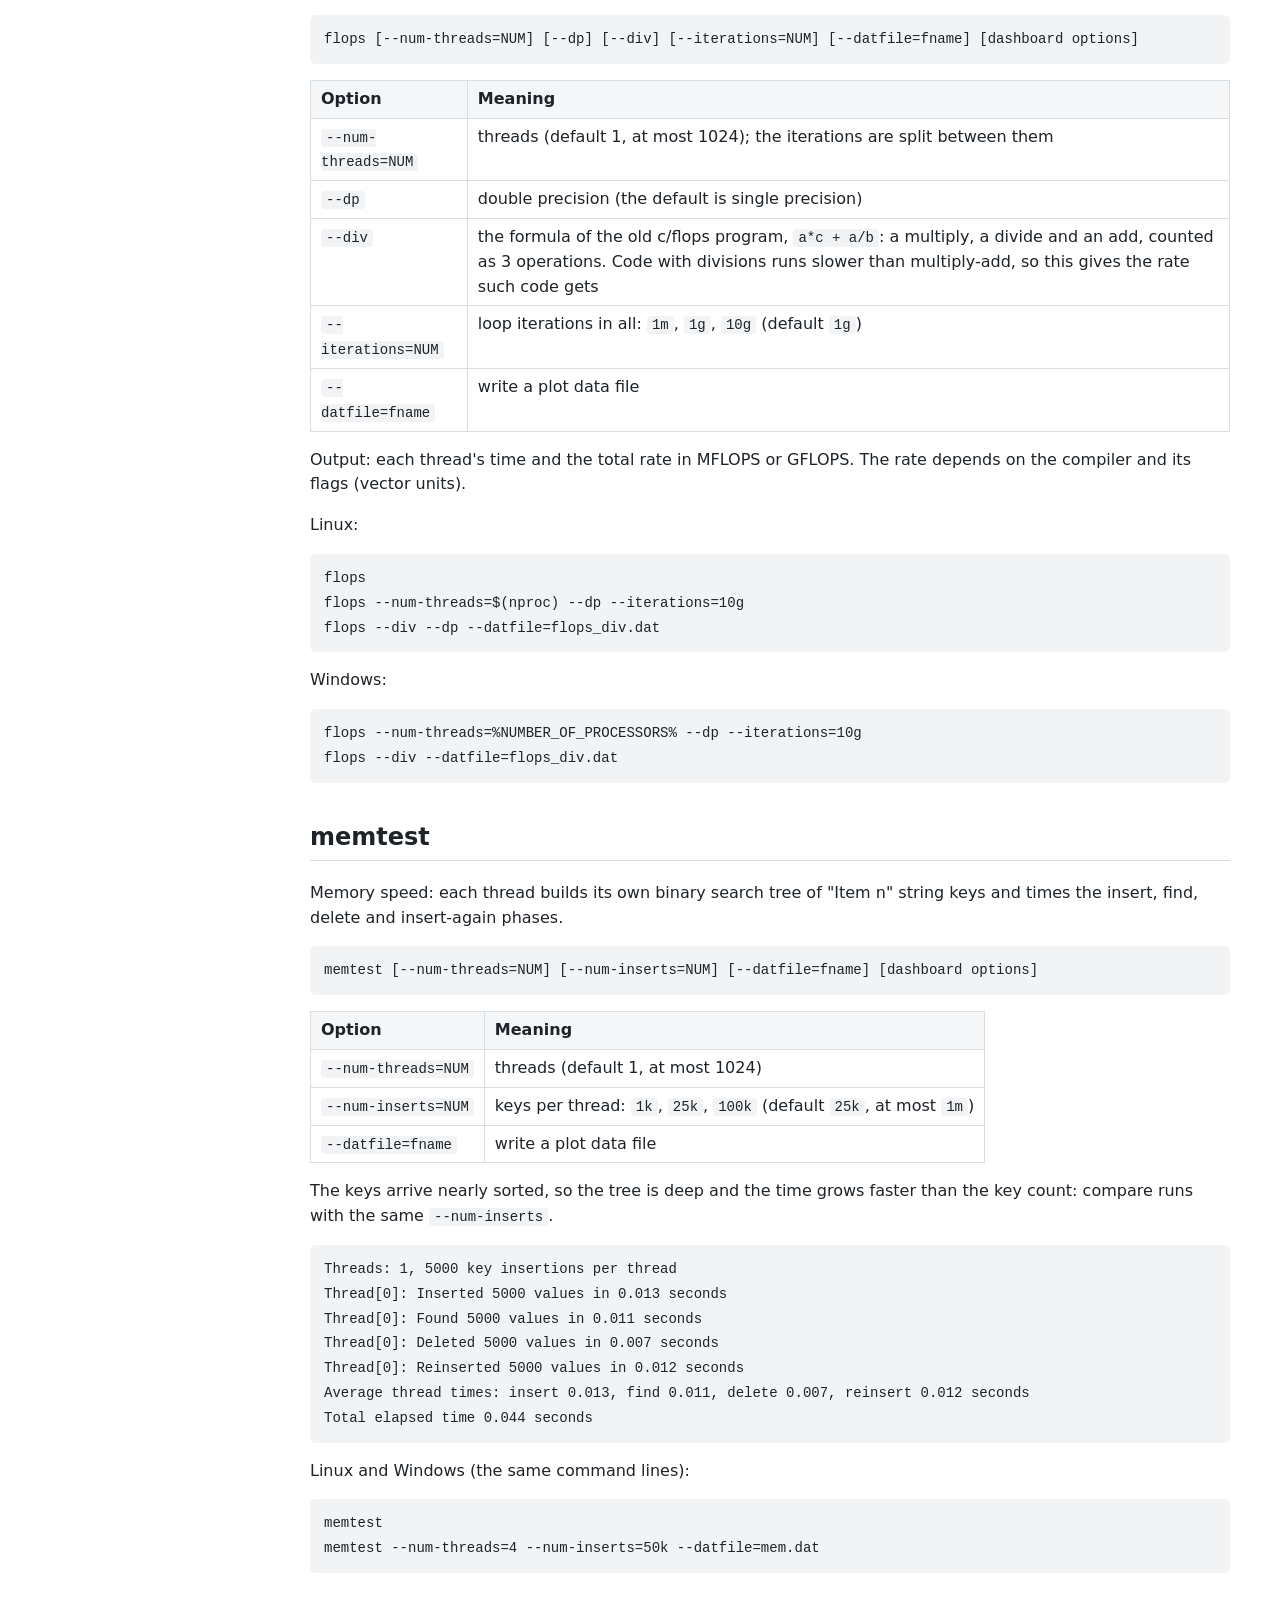
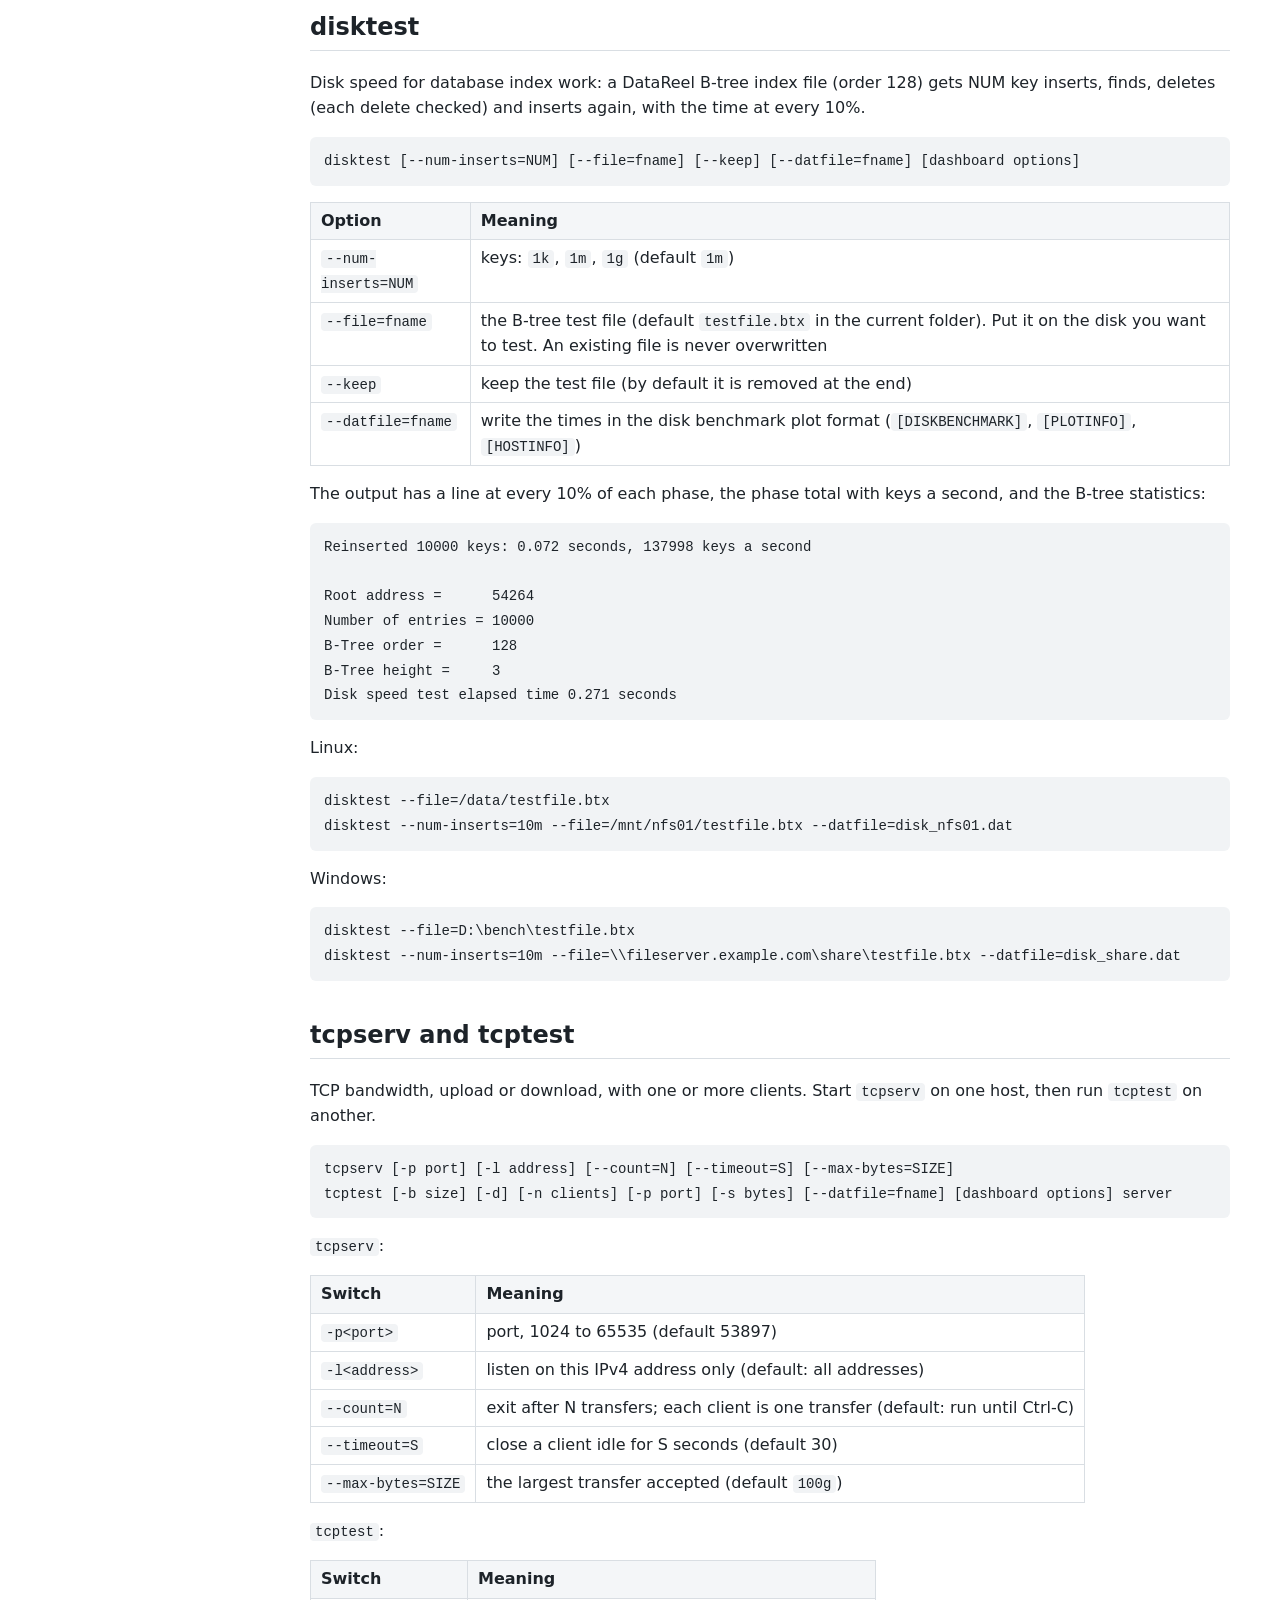
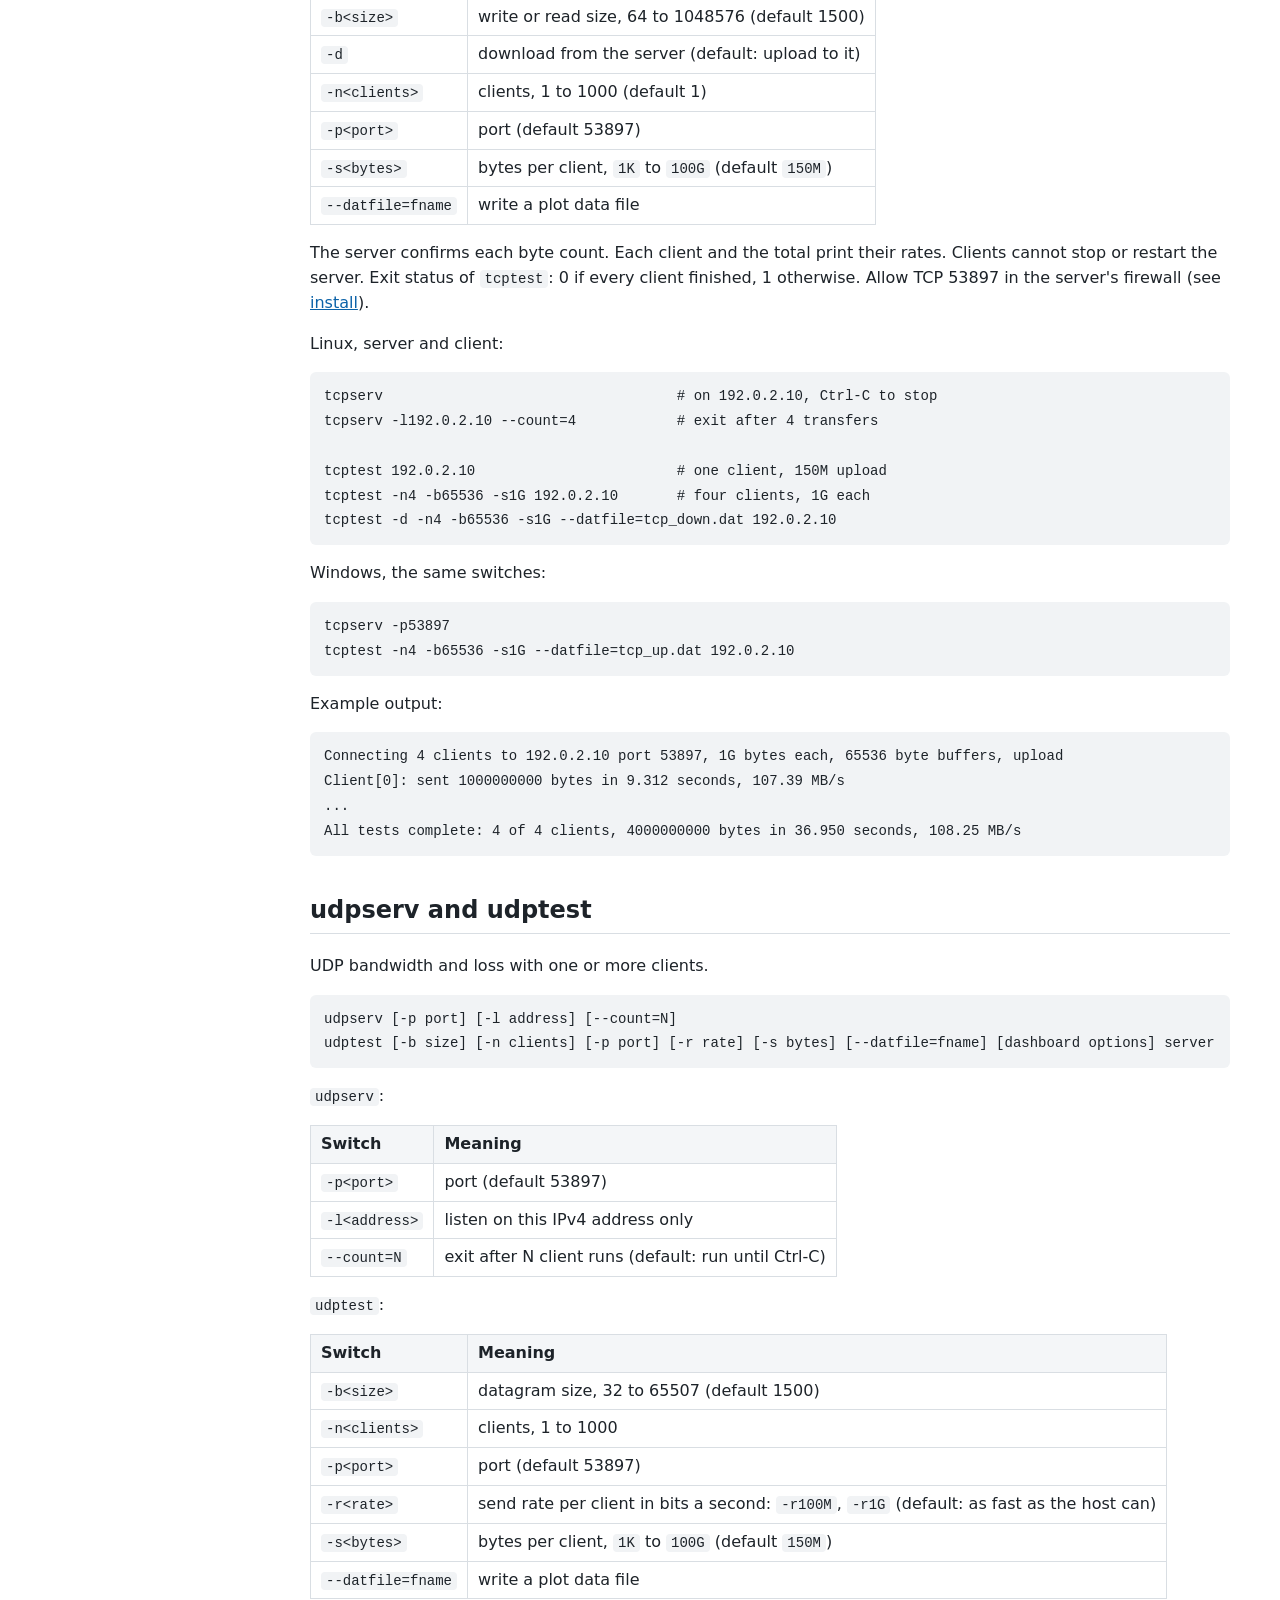
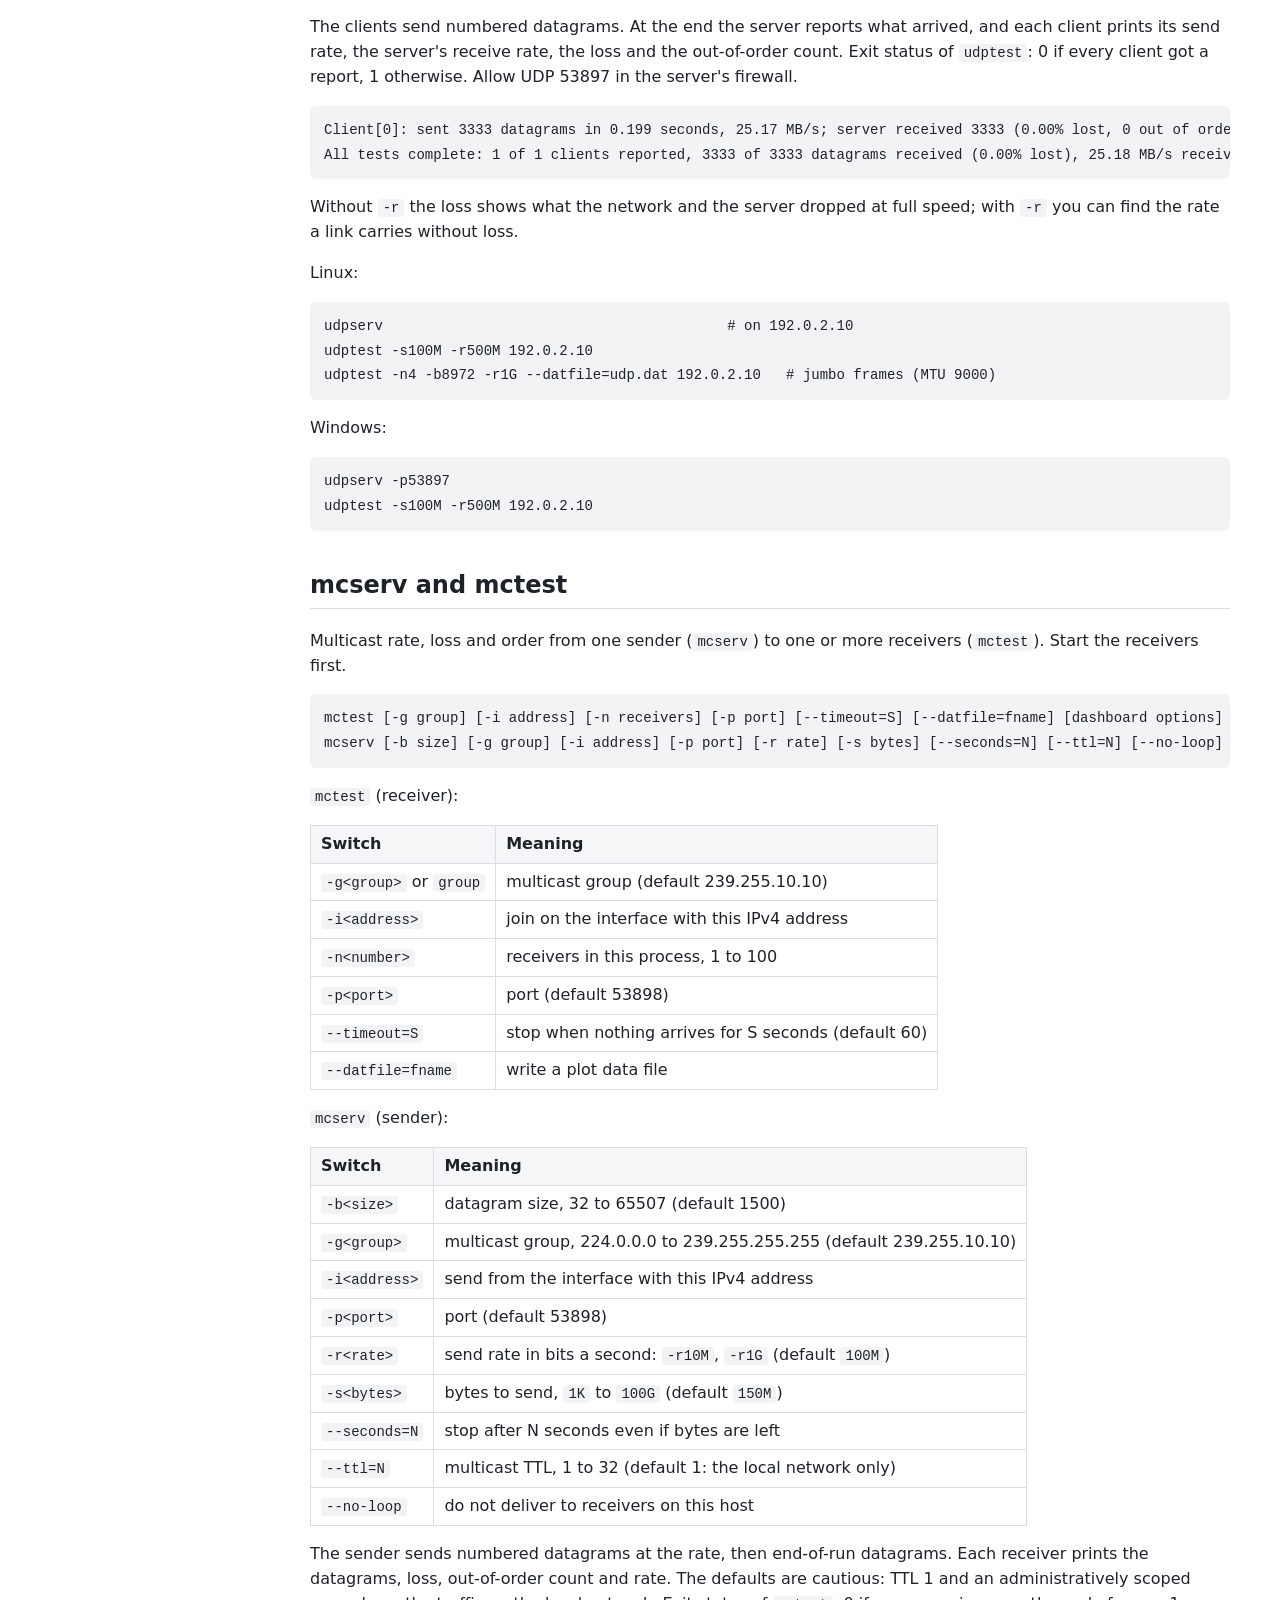
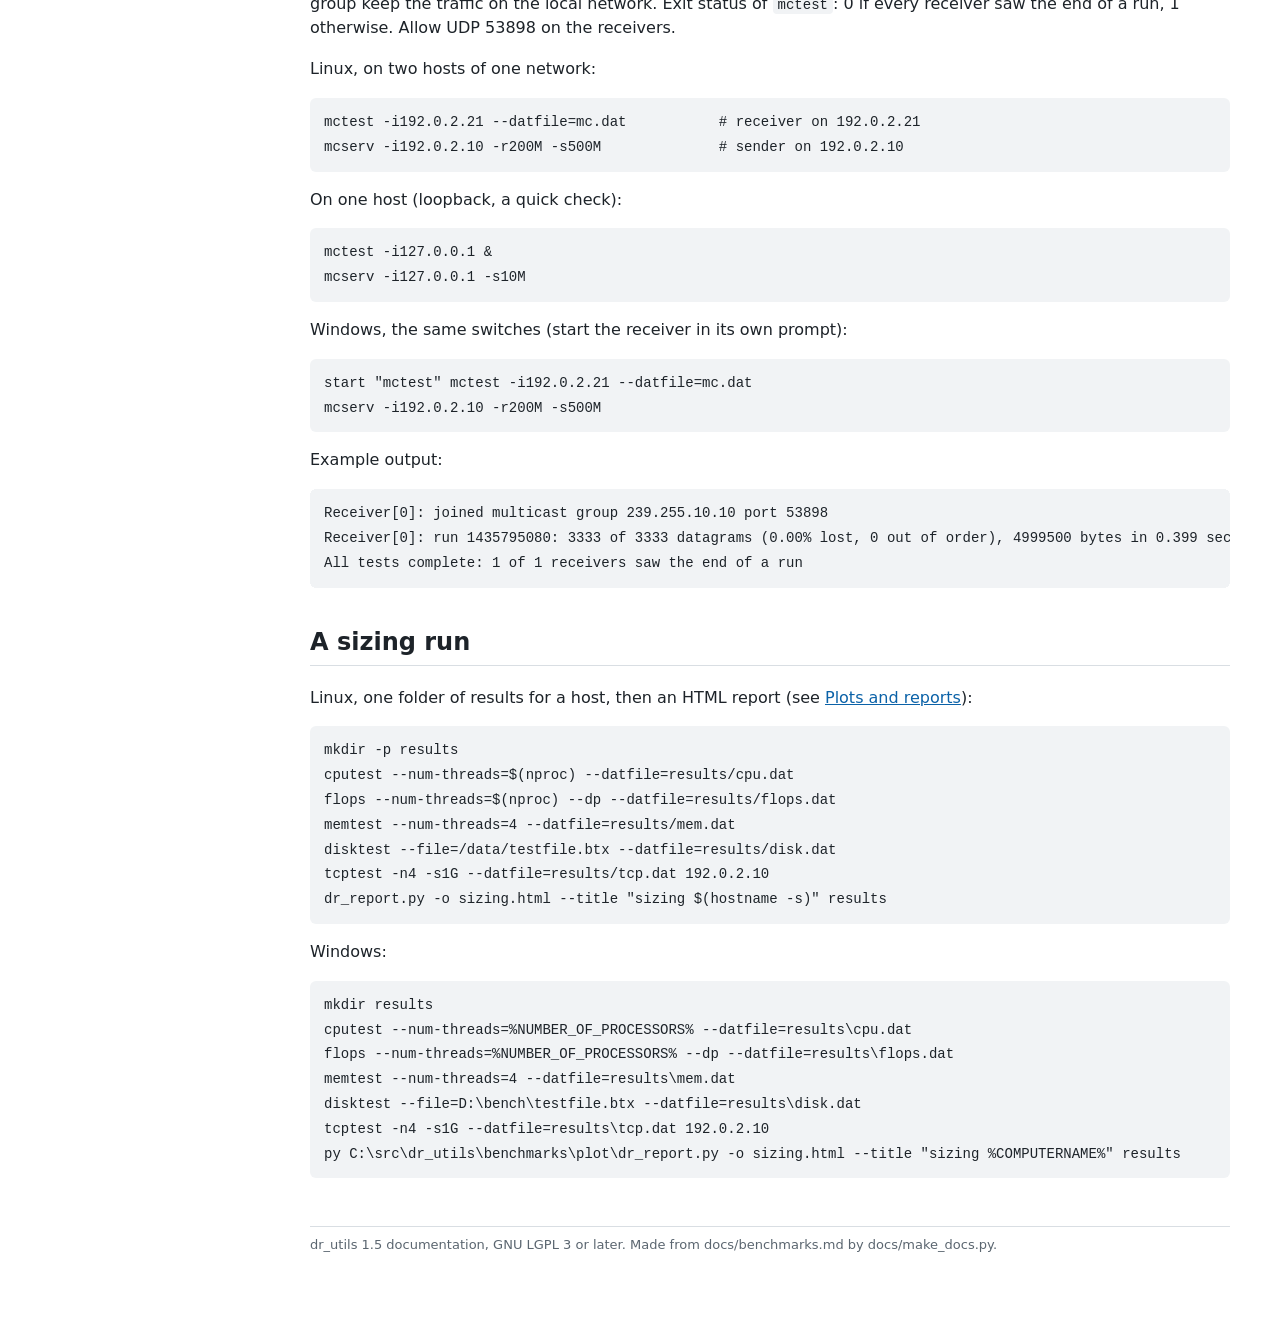
==== commit 57fd7a2a: "Docs: sar_stats page (every sar section), charts, dashboard hook dru_sar_stats, quick reference; HTM" ====
--- a/docs/html/benchmarks.html
+++ b/docs/html/benchmarks.html
@@ -3,13 +3,13 @@
 <head>
 <meta charset="utf-8">
 <meta name="viewport" content="width=device-width, initial-scale=1">
-<title>Benchmarks - dr_utils 1.4</title>
+<title>Benchmarks - dr_utils 1.5</title>
 <link rel="stylesheet" href="dr_utils.css">
 </head>
 <body>
 <div class="wrap">
 <nav>
-<p class="title"><a href="index.html">dr_utils 1.4</a></p>
+<p class="title"><a href="index.html">dr_utils 1.5</a></p>
 <input id="q" type="search" placeholder="Search the docs ( / )" aria-label="Search the docs">
 <button id="menu-btn" type="button">Pages</button>
 <ul>
@@ -18,6 +18,7 @@
 <li><a href="file-tools.html">File tools</a></li>
 <li><a href="network-tools.html">Network tools</a></li>
 <li><a href="benchmarks.html" class="cur">Benchmarks</a></li>
+<li><a href="sar-stats.html">sar reports (every section)</a></li>
 <li><a href="sar-cpu-stats.html">sar CPU statistics</a></li>
 <li><a href="plots-and-reports.html">Plots, reports, watch scripts</a></li>
 <li><a href="dashboard-hooks.html">Dashboard hooks</a></li>
@@ -509,7 +510,7 @@
 tcptest -n4 -s1G --datfile=results\tcp.dat 192.0.2.10
 py C:\src\dr_utils\benchmarks\plot\dr_report.py -o sizing.html --title &quot;sizing %COMPUTERNAME%&quot; results
 </code></pre>
-<p class="foot">dr_utils 1.4 documentation, GNU LGPL 3 or later. Made from docs/benchmarks.md by docs/make_docs.py.</p>
+<p class="foot">dr_utils 1.5 documentation, GNU LGPL 3 or later. Made from docs/benchmarks.md by docs/make_docs.py.</p>
 </div>
 </main>
 </div>
